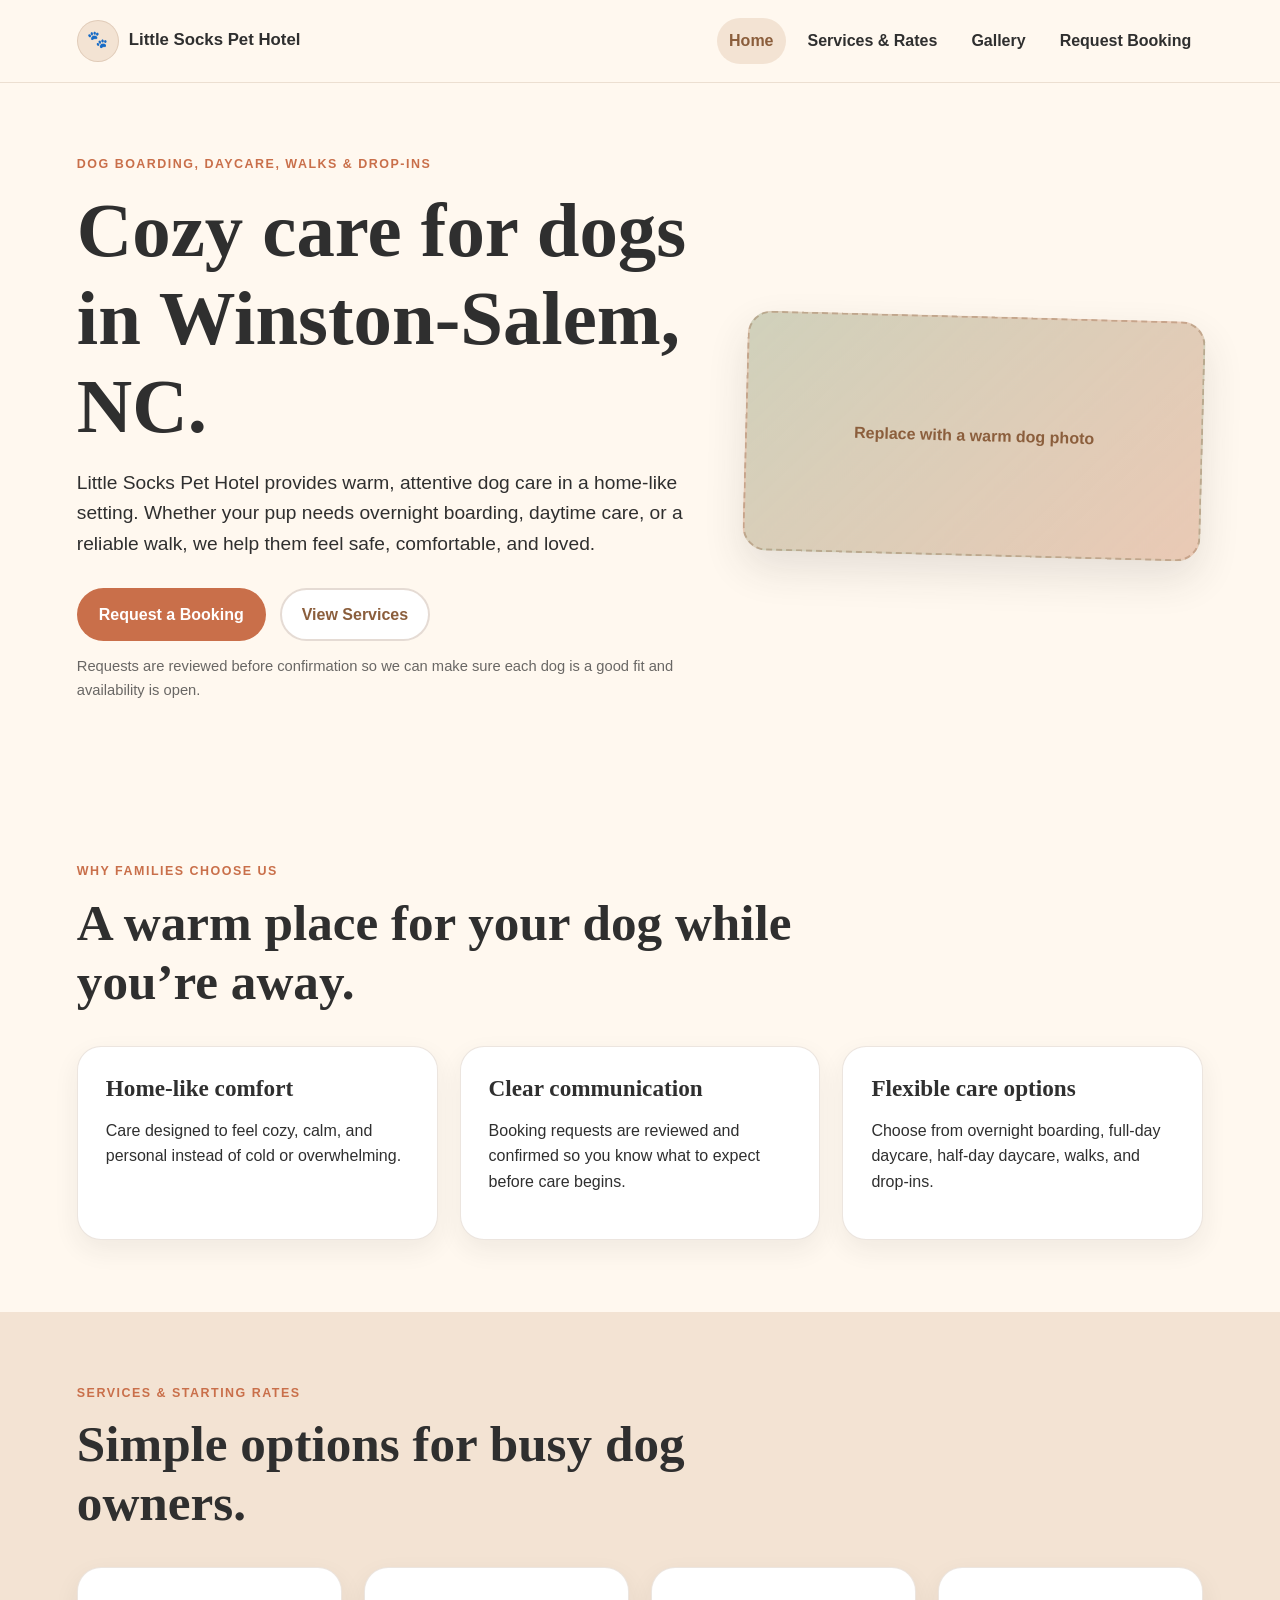
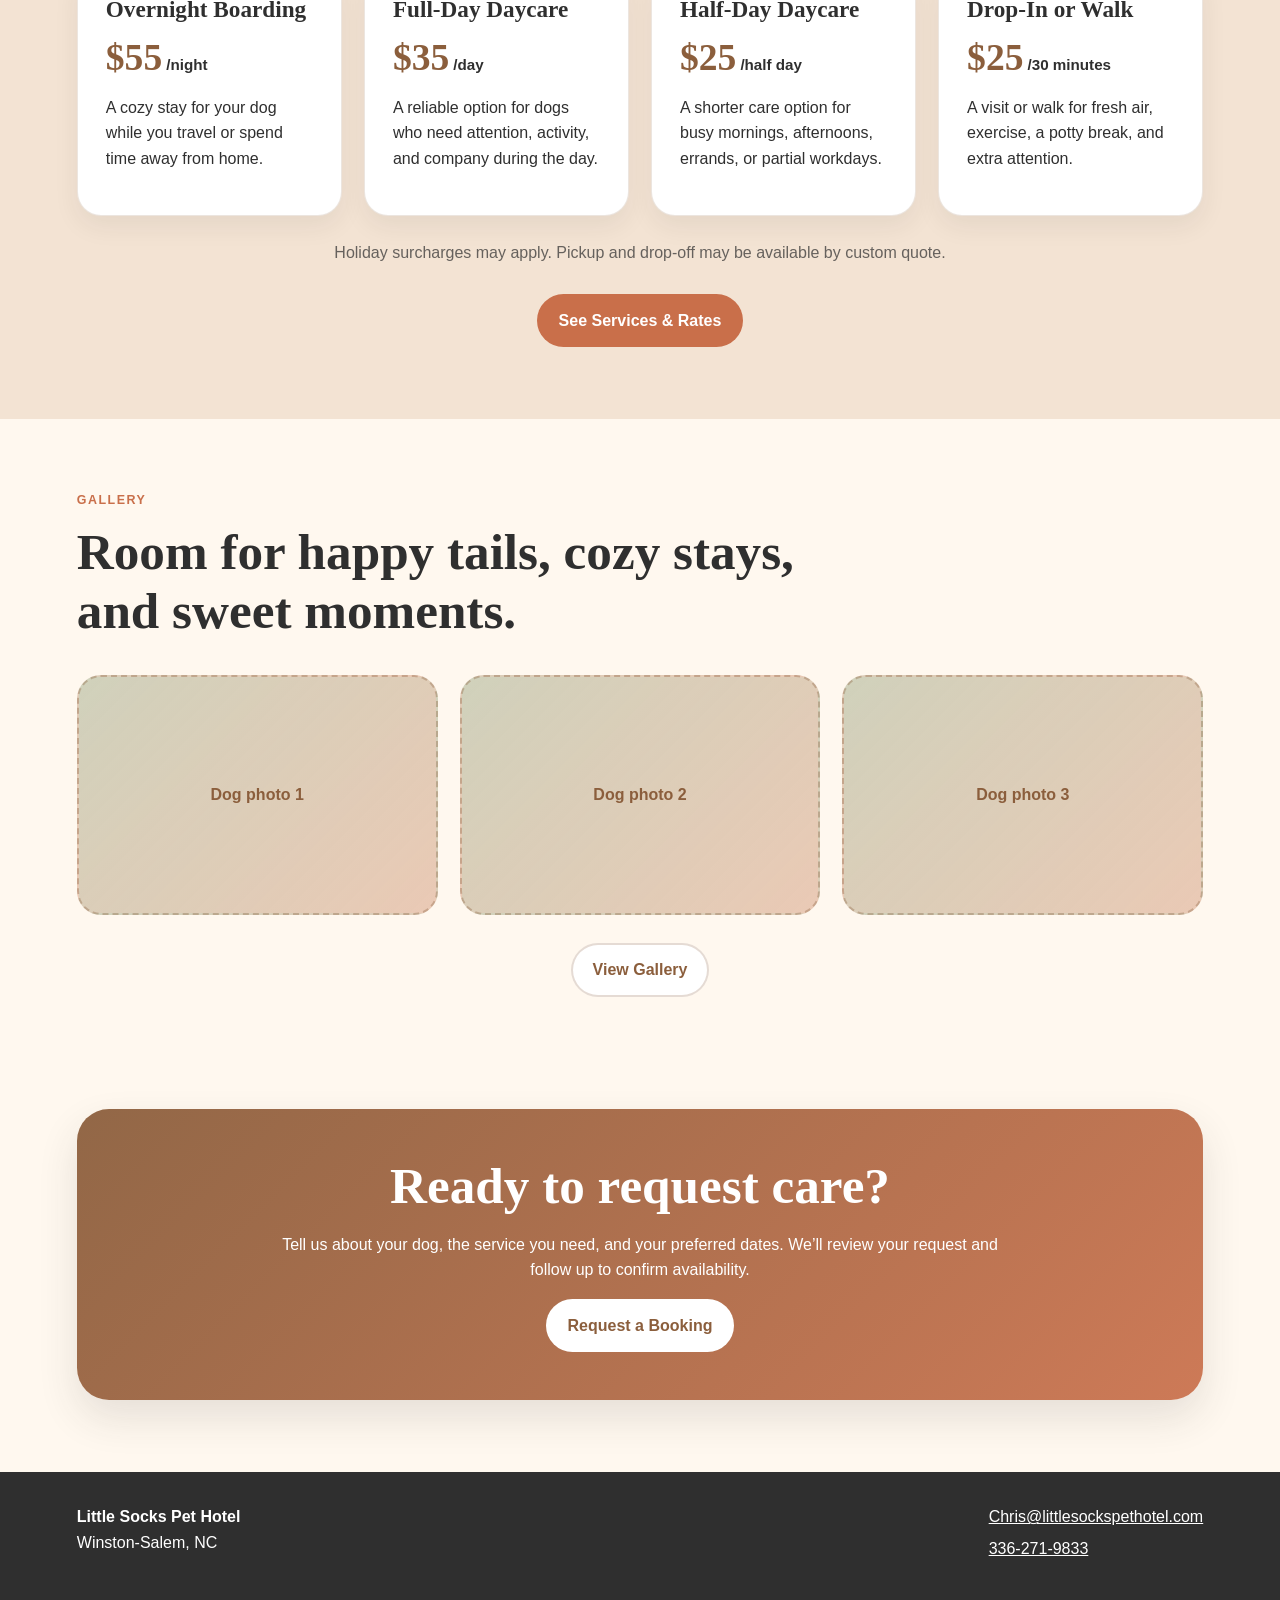
==== index.html @ d2d522e7 "Add files via upload" ====
<!DOCTYPE html>
<html lang="en">
<head>
  <!-- Basic page settings -->
  <meta charset="UTF-8" />
  <meta name="viewport" content="width=device-width, initial-scale=1.0" />

  <!-- SEO: this title and description help search engines understand your homepage -->
  <title>Little Socks Pet Hotel | Dog Boarding & Daycare in Winston-Salem, NC</title>
  <meta name="description" content="Warm, reliable dog boarding, daycare, walks, and drop-ins in Winston-Salem, NC. Request care for your dog today." />

  <!-- This connects the HTML page to your CSS design file -->
  <link rel="stylesheet" href="styles.css" />
</head>
<body>
  <!-- Header: appears at the top of the website -->
  <header class="site-header">
    <a class="logo" href="index.html" aria-label="Little Socks Pet Hotel home">
      <span class="logo-mark">🐾</span>
      <span>Little Socks Pet Hotel</span>
    </a>

    <!-- Navigation: links to the main pages -->
    <nav class="nav" aria-label="Main navigation">
      <a href="index.html" class="active">Home</a>
      <a href="services.html">Services & Rates</a>
      <a href="gallery.html">Gallery</a>
      <a href="booking.html">Request Booking</a>
    </nav>
  </header>

  <main>
    <!-- Hero section: the first thing visitors see -->
    <section class="hero">
      <div class="hero-text">
        <p class="eyebrow">Dog boarding, daycare, walks & drop-ins</p>
        <h1>Cozy care for dogs in Winston-Salem, NC.</h1>
        <p class="hero-copy">
          Little Socks Pet Hotel provides warm, attentive dog care in a home-like setting.
          Whether your pup needs overnight boarding, daytime care, or a reliable walk, we help them feel safe, comfortable, and loved.
        </p>

        <div class="button-row">
          <a class="button primary booking-link" href="https://forms.gle/REPLACE_WITH_YOUR_GOOGLE_FORM_LINK" target="_blank" rel="noopener">Request a Booking</a>
          <a class="button secondary" href="services.html">View Services</a>
        </div>

        <p class="small-note">Requests are reviewed before confirmation so we can make sure each dog is a good fit and availability is open.</p>
      </div>

      <!-- Photo placeholder: replace later with a real photo -->
      <div class="hero-card photo-placeholder">
        <span>Replace with a warm dog photo</span>
      </div>
    </section>

    <!-- Trust section: quick reasons visitors should feel comfortable -->
    <section class="section">
      <div class="section-heading">
        <p class="eyebrow">Why families choose us</p>
        <h2>A warm place for your dog while you’re away.</h2>
      </div>

      <div class="cards three">
        <article class="card">
          <h3>Home-like comfort</h3>
          <p>Care designed to feel cozy, calm, and personal instead of cold or overwhelming.</p>
        </article>

        <article class="card">
          <h3>Clear communication</h3>
          <p>Booking requests are reviewed and confirmed so you know what to expect before care begins.</p>
        </article>

        <article class="card">
          <h3>Flexible care options</h3>
          <p>Choose from overnight boarding, full-day daycare, half-day daycare, walks, and drop-ins.</p>
        </article>
      </div>
    </section>

    <!-- Services preview section -->
    <section class="section soft">
      <div class="section-heading">
        <p class="eyebrow">Services & starting rates</p>
        <h2>Simple options for busy dog owners.</h2>
      </div>

      <div class="rate-grid">
        <article class="rate-card">
          <h3>Overnight Boarding</h3>
          <p class="price">$55<span>/night</span></p>
          <p>A cozy stay for your dog while you travel or spend time away from home.</p>
        </article>

        <article class="rate-card">
          <h3>Full-Day Daycare</h3>
          <p class="price">$35<span>/day</span></p>
          <p>A reliable option for dogs who need attention, activity, and company during the day.</p>
        </article>

        <article class="rate-card">
          <h3>Half-Day Daycare</h3>
          <p class="price">$25<span>/half day</span></p>
          <p>A shorter care option for busy mornings, afternoons, errands, or partial workdays.</p>
        </article>

        <article class="rate-card">
          <h3>Drop-In or Walk</h3>
          <p class="price">$25<span>/30 minutes</span></p>
          <p>A visit or walk for fresh air, exercise, a potty break, and extra attention.</p>
        </article>
      </div>

      <p class="center-note">Holiday surcharges may apply. Pickup and drop-off may be available by custom quote.</p>

      <div class="center">
        <a class="button primary" href="services.html">See Services & Rates</a>
      </div>
    </section>

    <!-- Photo preview section -->
    <section class="section">
      <div class="section-heading">
        <p class="eyebrow">Gallery</p>
        <h2>Room for happy tails, cozy stays, and sweet moments.</h2>
      </div>

      <div class="gallery-grid preview">
        <div class="photo-placeholder"><span>Dog photo 1</span></div>
        <div class="photo-placeholder"><span>Dog photo 2</span></div>
        <div class="photo-placeholder"><span>Dog photo 3</span></div>
      </div>

      <div class="center">
        <a class="button secondary" href="gallery.html">View Gallery</a>
      </div>
    </section>

    <!-- Main call to action -->
    <section class="cta">
      <h2>Ready to request care?</h2>
      <p>Tell us about your dog, the service you need, and your preferred dates. We’ll review your request and follow up to confirm availability.</p>
      <a class="button primary booking-link" href="https://forms.gle/REPLACE_WITH_YOUR_GOOGLE_FORM_LINK" target="_blank" rel="noopener">Request a Booking</a>
    </section>
  </main>

  <!-- Footer: appears at the bottom of the website -->
  <footer class="site-footer">
    <div>
      <strong>Little Socks Pet Hotel</strong>
      <p>Winston-Salem, NC</p>
    </div>
    <div>
      <a href="mailto:Chris@littlesockspethotel.com">Chris@littlesockspethotel.com</a>
      <a href="tel:3362719833">336-271-9833</a>
    </div>
  </footer>

  <!-- This connects the HTML page to your small JavaScript file -->
  <script src="script.js"></script>
</body>
</html>
---- styles.css ----
/*
  Little Socks Pet Hotel
  Main design file

  This CSS controls colors, spacing, layout, buttons, cards, and mobile responsiveness.
  You can change the colors in :root to update the whole website.
*/

:root {
  --cream: #FFF8EF;
  --soft-brown: #8B5E3C;
  --sage: #8FAF8F;
  --terracotta: #C96F4A;
  --charcoal: #2F2F2F;
  --light-tan: #F3E3D3;
  --white: #FFFFFF;
  --shadow: 0 18px 40px rgba(47, 47, 47, 0.12);
  --radius: 24px;
}

/* Makes sizing more predictable */
* {
  box-sizing: border-box;
}

/* Smooth scrolling when clicking page links */
html {
  scroll-behavior: smooth;
}

/* Main body styles */
body {
  margin: 0;
  font-family: Arial, Helvetica, sans-serif;
  color: var(--charcoal);
  background: var(--cream);
  line-height: 1.6;
}

/* Headings use a warmer, more classic type style */
h1,
h2,
h3 {
  font-family: Georgia, "Times New Roman", serif;
  line-height: 1.15;
  margin: 0 0 16px;
  color: var(--charcoal);
}

h1 {
  font-size: clamp(2.4rem, 6vw, 5rem);
  max-width: 900px;
}

h2 {
  font-size: clamp(2rem, 4vw, 3.2rem);
}

h3 {
  font-size: 1.45rem;
}

p {
  margin: 0 0 16px;
}

a {
  color: var(--soft-brown);
}

/* Header and navigation */
.site-header {
  position: sticky;
  top: 0;
  z-index: 10;
  background: rgba(255, 248, 239, 0.96);
  backdrop-filter: blur(10px);
  border-bottom: 1px solid rgba(139, 94, 60, 0.16);
  display: flex;
  align-items: center;
  justify-content: space-between;
  gap: 24px;
  padding: 18px 6vw;
}

.logo {
  display: inline-flex;
  align-items: center;
  gap: 10px;
  color: var(--charcoal);
  text-decoration: none;
  font-weight: 800;
  font-size: 1.05rem;
}

.logo-mark {
  background: var(--light-tan);
  border: 1px solid rgba(139, 94, 60, 0.18);
  border-radius: 999px;
  display: inline-grid;
  place-items: center;
  width: 42px;
  height: 42px;
}

.nav {
  display: flex;
  align-items: center;
  gap: 10px;
  flex-wrap: wrap;
  justify-content: flex-end;
}

.nav a {
  text-decoration: none;
  color: var(--charcoal);
  font-weight: 700;
  padding: 10px 12px;
  border-radius: 999px;
}

.nav a:hover,
.nav a.active {
  background: var(--light-tan);
  color: var(--soft-brown);
}

/* Hero sections */
.hero {
  display: grid;
  grid-template-columns: minmax(0, 1.15fr) minmax(280px, 0.85fr);
  align-items: center;
  gap: 48px;
  padding: 72px 6vw;
  min-height: 72vh;
}

.hero-copy {
  font-size: 1.2rem;
  max-width: 720px;
}

.hero-card {
  min-height: 460px;
  box-shadow: var(--shadow);
  transform: rotate(1.5deg);
}

.page-hero {
  padding: 72px 6vw 48px;
  background:
    radial-gradient(circle at top right, rgba(143, 175, 143, 0.24), transparent 34%),
    var(--cream);
}

.page-hero p {
  max-width: 760px;
  font-size: 1.15rem;
}

/* Reusable sections */
.section {
  padding: 72px 6vw;
}

.section.soft {
  background: var(--light-tan);
}

.section-heading {
  max-width: 780px;
  margin-bottom: 34px;
}

.eyebrow {
  color: var(--terracotta);
  text-transform: uppercase;
  letter-spacing: 0.12em;
  font-size: 0.78rem;
  font-weight: 800;
  margin-bottom: 12px;
}

/* Buttons */
.button-row {
  display: flex;
  gap: 14px;
  flex-wrap: wrap;
  margin: 28px 0 14px;
}

.button {
  display: inline-flex;
  align-items: center;
  justify-content: center;
  min-height: 48px;
  padding: 12px 20px;
  border-radius: 999px;
  text-decoration: none;
  font-weight: 800;
  border: 2px solid transparent;
  transition: transform 0.2s ease, box-shadow 0.2s ease;
}

.button:hover {
  transform: translateY(-2px);
  box-shadow: 0 10px 22px rgba(47, 47, 47, 0.14);
}

.button.primary {
  background: var(--terracotta);
  color: var(--white);
}

.button.secondary {
  background: var(--white);
  color: var(--soft-brown);
  border-color: rgba(139, 94, 60, 0.22);
}

.button.large {
  width: 100%;
  margin-top: 12px;
}

.text-link {
  font-weight: 800;
}

/* Cards and grids */
.cards,
.rate-grid,
.gallery-grid {
  display: grid;
  gap: 22px;
}

.cards.three {
  grid-template-columns: repeat(3, minmax(0, 1fr));
}

.rate-grid {
  grid-template-columns: repeat(4, minmax(0, 1fr));
}

.card,
.rate-card,
.content-box,
.contact-card {
  background: var(--white);
  border: 1px solid rgba(139, 94, 60, 0.16);
  border-radius: var(--radius);
  padding: 28px;
  box-shadow: 0 10px 26px rgba(47, 47, 47, 0.07);
}

.rate-card {
  display: flex;
  flex-direction: column;
}

.rate-card.detailed {
  min-height: 330px;
}

.price {
  color: var(--soft-brown);
  font-family: Georgia, "Times New Roman", serif;
  font-size: 2.35rem;
  line-height: 1;
  font-weight: 800;
  margin-bottom: 18px;
}

.price span {
  font-family: Arial, Helvetica, sans-serif;
  font-size: 0.95rem;
  margin-left: 4px;
  color: var(--charcoal);
  font-weight: 700;
}

.center {
  text-align: center;
  margin-top: 28px;
}

.center-note,
.small-note {
  color: rgba(47, 47, 47, 0.72);
}

.center-note {
  text-align: center;
  margin-top: 24px;
}

.small-note {
  font-size: 0.92rem;
}

/* Gallery placeholders */
.gallery-grid.preview {
  grid-template-columns: repeat(3, minmax(0, 1fr));
}

.gallery-grid.large {
  grid-template-columns: repeat(3, minmax(0, 1fr));
}

.photo-placeholder {
  min-height: 240px;
  border-radius: var(--radius);
  background:
    linear-gradient(135deg, rgba(143, 175, 143, 0.35), rgba(201, 111, 74, 0.22)),
    var(--light-tan);
  border: 2px dashed rgba(139, 94, 60, 0.35);
  display: grid;
  place-items: center;
  text-align: center;
  color: var(--soft-brown);
  font-weight: 800;
  padding: 24px;
}

/* If you later use real images, this class helps them look polished */
.gallery-grid img {
  width: 100%;
  height: 280px;
  object-fit: cover;
  border-radius: var(--radius);
  box-shadow: var(--shadow);
}

/* Pickup/drop-off formula */
.formula-box {
  margin-top: 22px;
  padding: 20px;
  border-radius: 18px;
  background: var(--cream);
  border: 1px solid rgba(139, 94, 60, 0.18);
}

/* Booking page layout */
.booking-layout {
  display: grid;
  grid-template-columns: minmax(0, 1.4fr) minmax(280px, 0.6fr);
  gap: 24px;
  align-items: start;
}

.contact-card a {
  word-break: break-word;
}

/* Call-to-action block */
.cta {
  margin: 40px 6vw 72px;
  padding: 48px;
  border-radius: 32px;
  background:
    linear-gradient(135deg, rgba(139, 94, 60, 0.94), rgba(201, 111, 74, 0.92));
  color: var(--white);
  text-align: center;
  box-shadow: var(--shadow);
}

.cta h2 {
  color: var(--white);
}

.cta p {
  max-width: 720px;
  margin-left: auto;
  margin-right: auto;
}

.cta .button.primary {
  background: var(--white);
  color: var(--soft-brown);
}

/* Footer */
.site-footer {
  display: flex;
  justify-content: space-between;
  gap: 24px;
  padding: 32px 6vw;
  background: var(--charcoal);
  color: var(--white);
}

.site-footer p {
  margin-bottom: 0;
}

.site-footer a {
  color: var(--white);
  display: block;
  margin-bottom: 6px;
}

/* Mobile layout */
@media (max-width: 980px) {
  .site-header {
    align-items: flex-start;
    flex-direction: column;
  }

  .nav {
    justify-content: flex-start;
  }

  .hero,
  .booking-layout {
    grid-template-columns: 1fr;
  }

  .hero-card {
    min-height: 320px;
    transform: none;
  }

  .cards.three,
  .rate-grid,
  .gallery-grid.preview,
  .gallery-grid.large {
    grid-template-columns: repeat(2, minmax(0, 1fr));
  }
}

@media (max-width: 640px) {
  .site-header,
  .section,
  .hero,
  .page-hero {
    padding-left: 22px;
    padding-right: 22px;
  }

  .nav a {
    padding: 8px 10px;
    font-size: 0.95rem;
  }

  .cards.three,
  .rate-grid,
  .gallery-grid.preview,
  .gallery-grid.large {
    grid-template-columns: 1fr;
  }

  .cta {
    margin-left: 22px;
    margin-right: 22px;
    padding: 34px 22px;
  }

  .site-footer {
    flex-direction: column;
    padding-left: 22px;
    padding-right: 22px;
  }
}
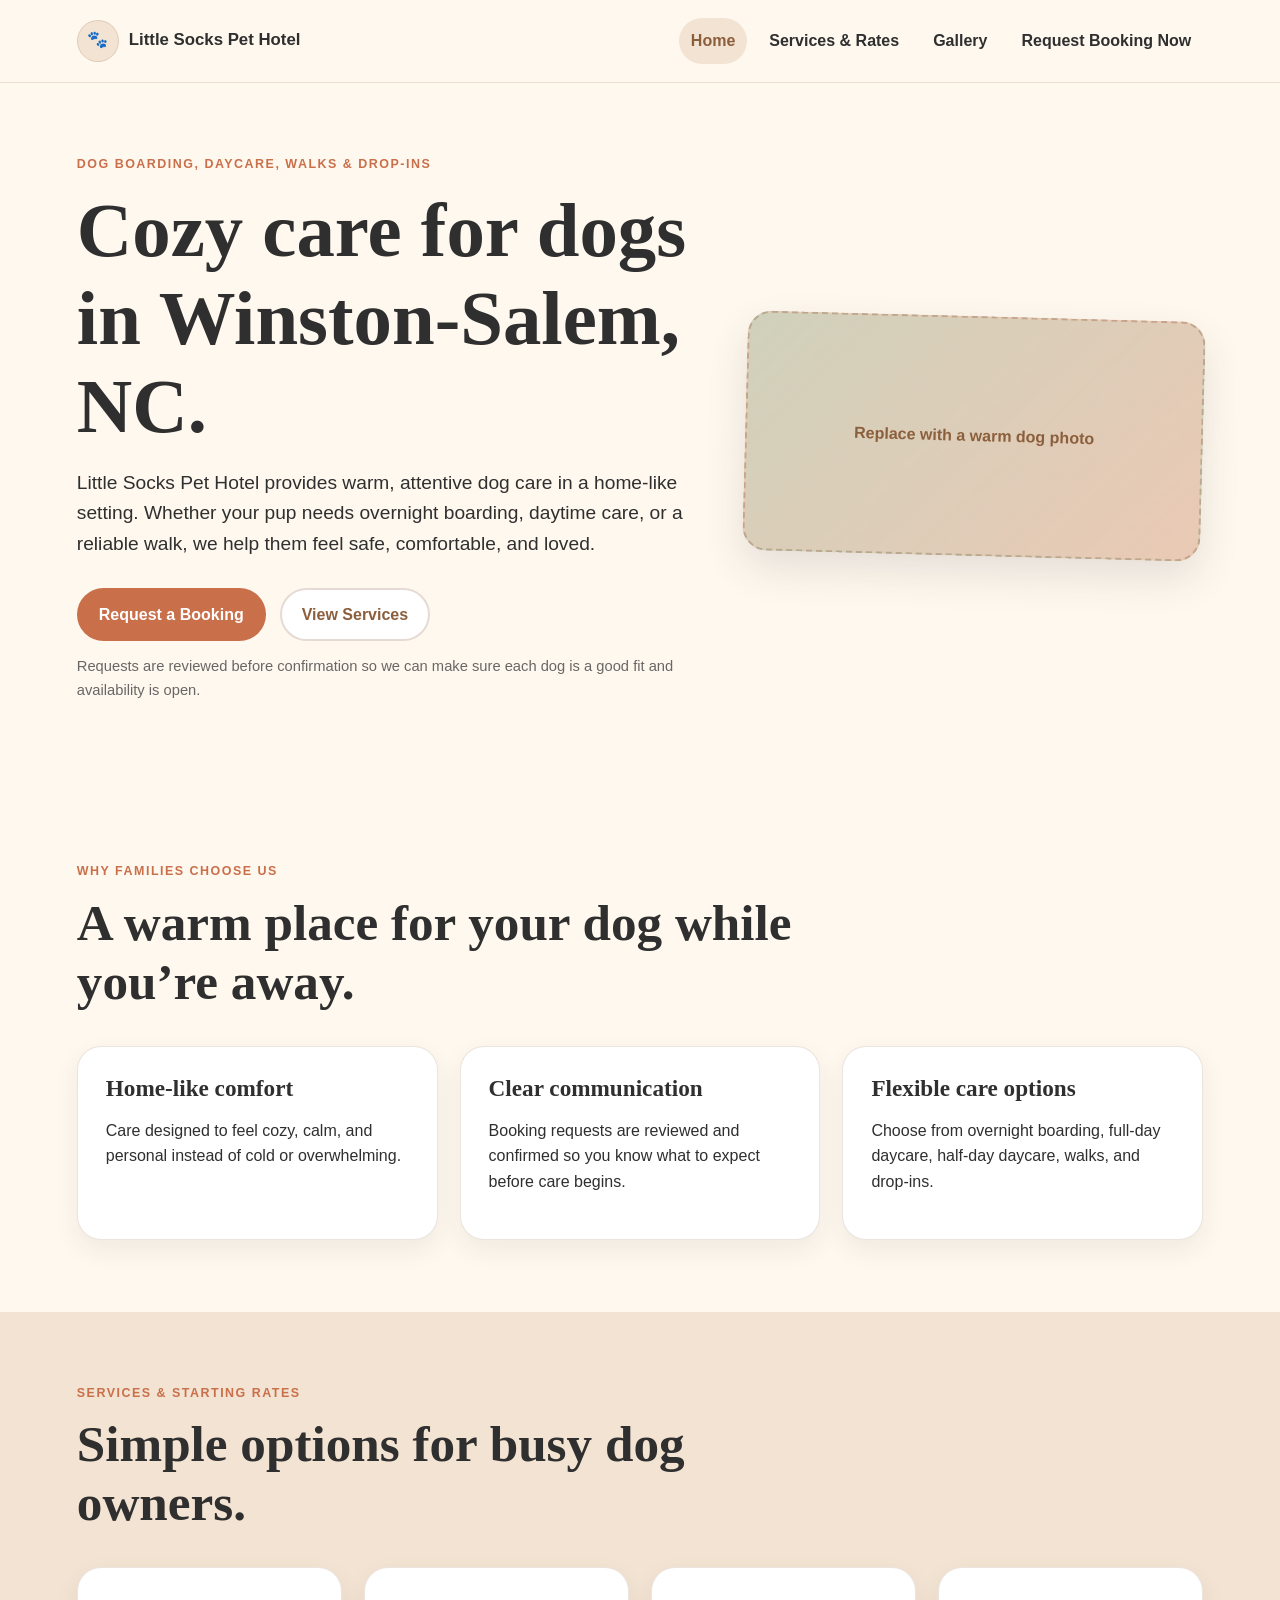
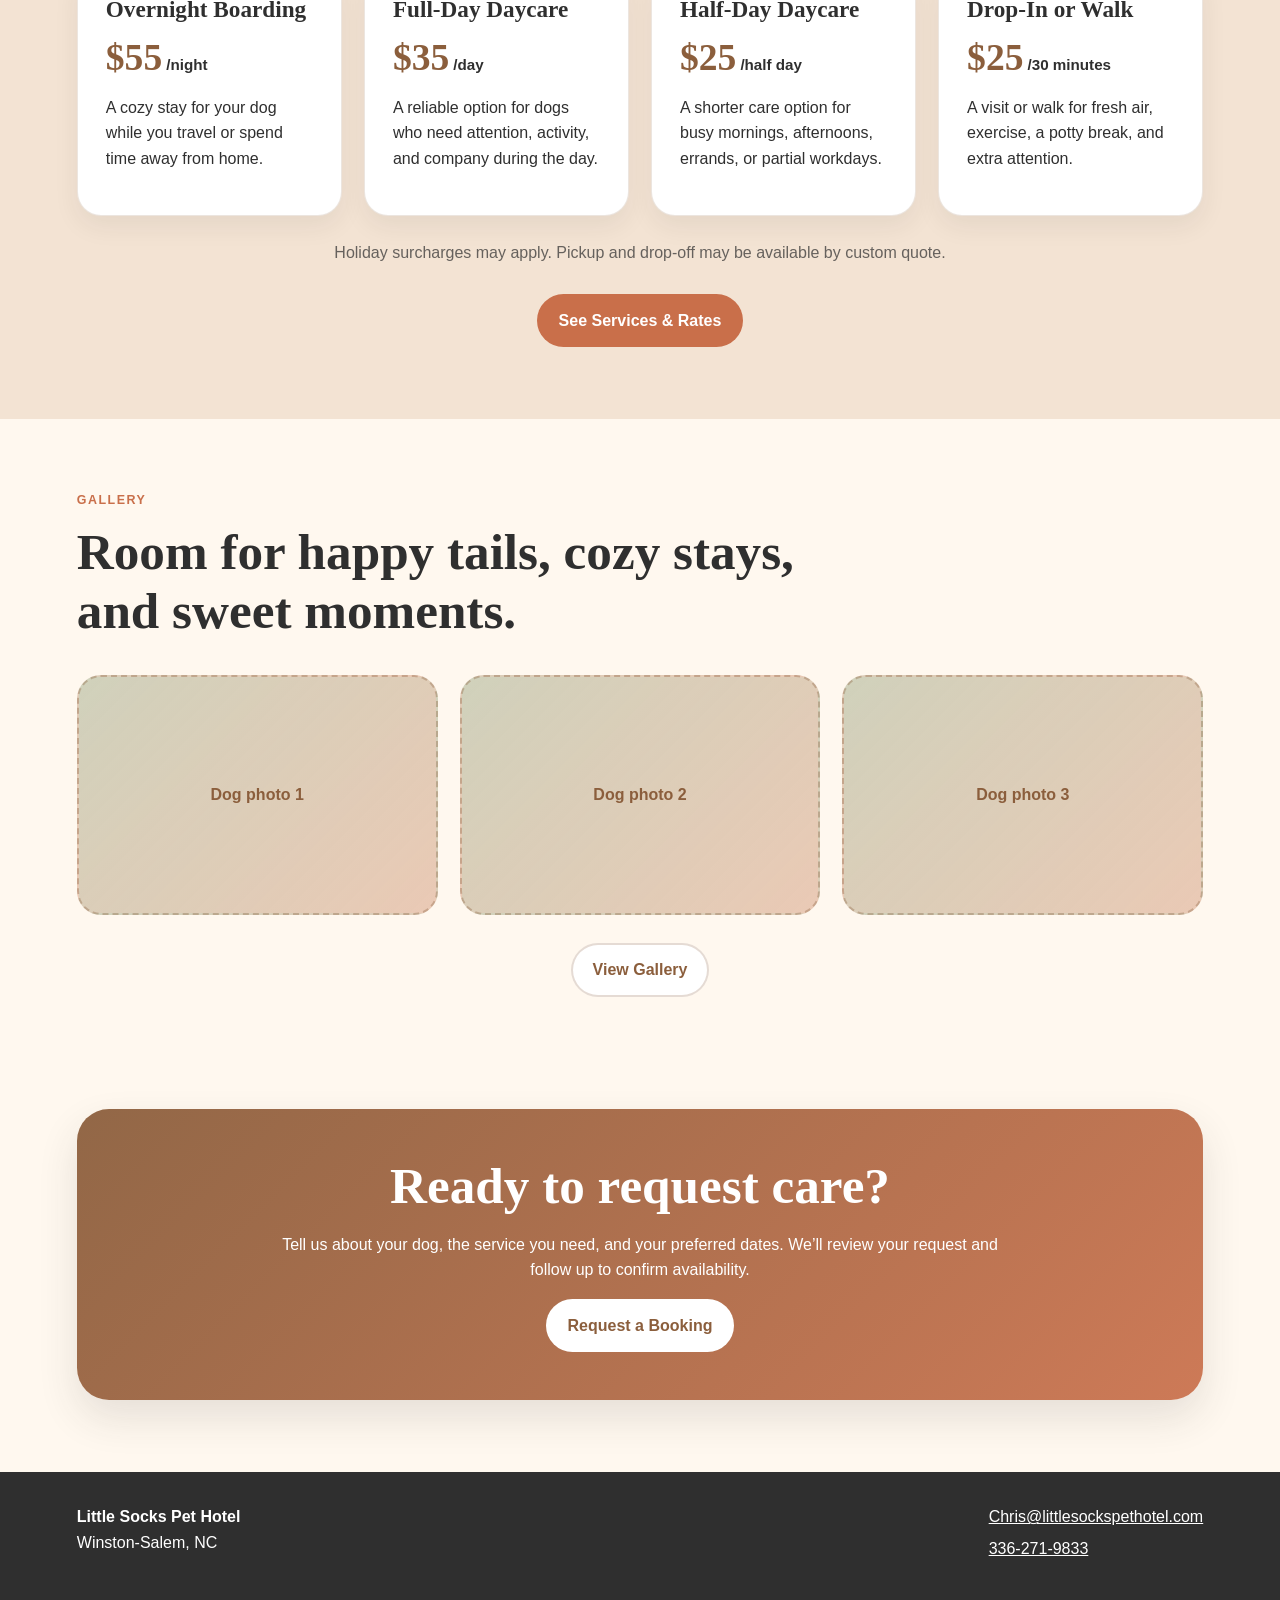
==== commit 204ef6c0: "Update index.html" ====
--- a/index.html
+++ b/index.html
@@ -25,8 +25,7 @@
       <a href="index.html" class="active">Home</a>
       <a href="services.html">Services & Rates</a>
       <a href="gallery.html">Gallery</a>
-      <a href="booking.html">Request Booking</a>
-    </nav>
+<a class="nav-cta booking-link" href="https://docs.google.com/forms/d/e/1FAIpQLSftZxTAw-UsZBtrj0l02xMFpnldY8SociJpV_ycvSw5lvjqvQ/viewform" target="_blank" rel="noopener">Request Booking Now</a>    </nav>
   </header>
 
   <main>
@@ -41,7 +40,7 @@
         </p>
 
         <div class="button-row">
-          <a class="button primary booking-link" href="https://forms.gle/REPLACE_WITH_YOUR_GOOGLE_FORM_LINK" target="_blank" rel="noopener">Request a Booking</a>
+          <a class="button primary booking-link" href="https://docs.google.com/forms/d/e/1FAIpQLSftZxTAw-UsZBtrj0l02xMFpnldY8SociJpV_ycvSw5lvjqvQ/viewform" target="_blank" rel="noopener">Request a Booking</a>
           <a class="button secondary" href="services.html">View Services</a>
         </div>
 
@@ -141,7 +140,7 @@
     <section class="cta">
       <h2>Ready to request care?</h2>
       <p>Tell us about your dog, the service you need, and your preferred dates. We’ll review your request and follow up to confirm availability.</p>
-      <a class="button primary booking-link" href="https://forms.gle/REPLACE_WITH_YOUR_GOOGLE_FORM_LINK" target="_blank" rel="noopener">Request a Booking</a>
+      <a class="button primary booking-link" href="https://docs.google.com/forms/d/e/1FAIpQLSftZxTAw-UsZBtrj0l02xMFpnldY8SociJpV_ycvSw5lvjqvQ/viewform" target="_blank" rel="noopener">Request a Booking</a>
     </section>
   </main>
 
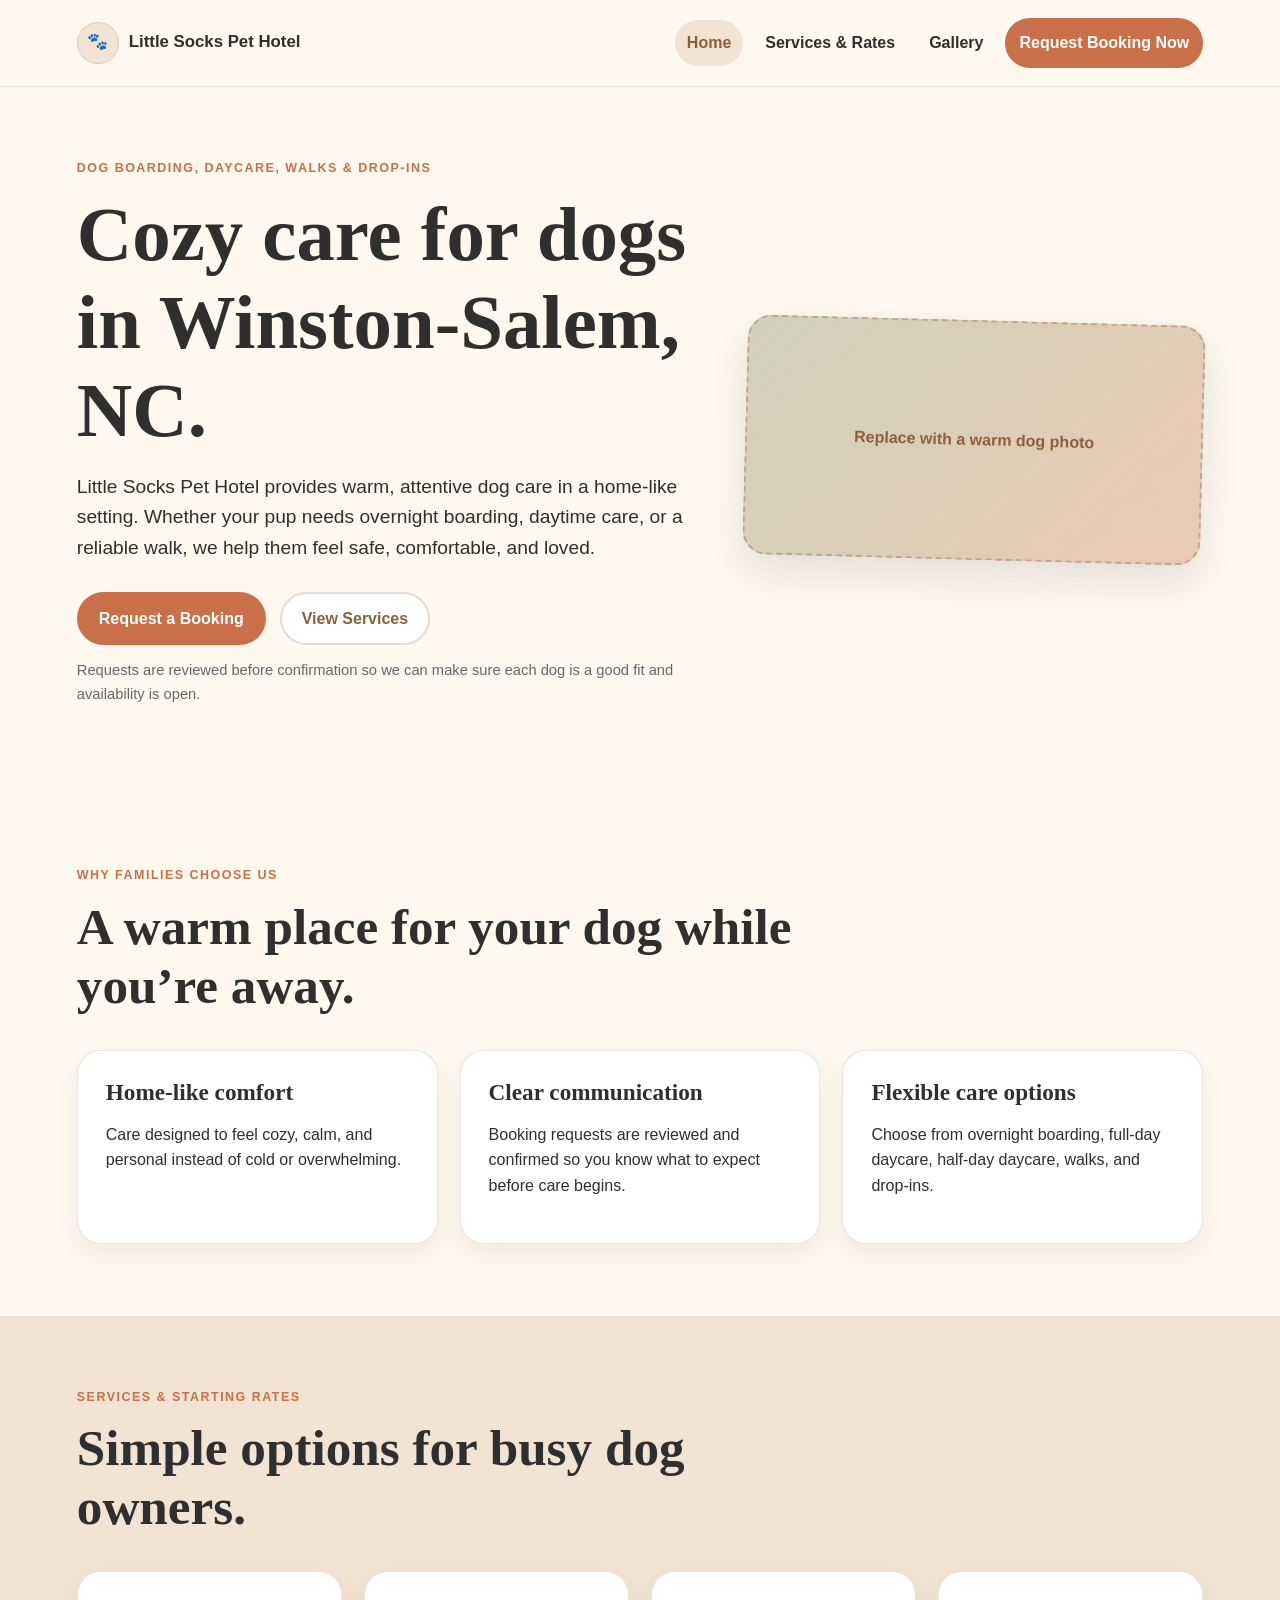
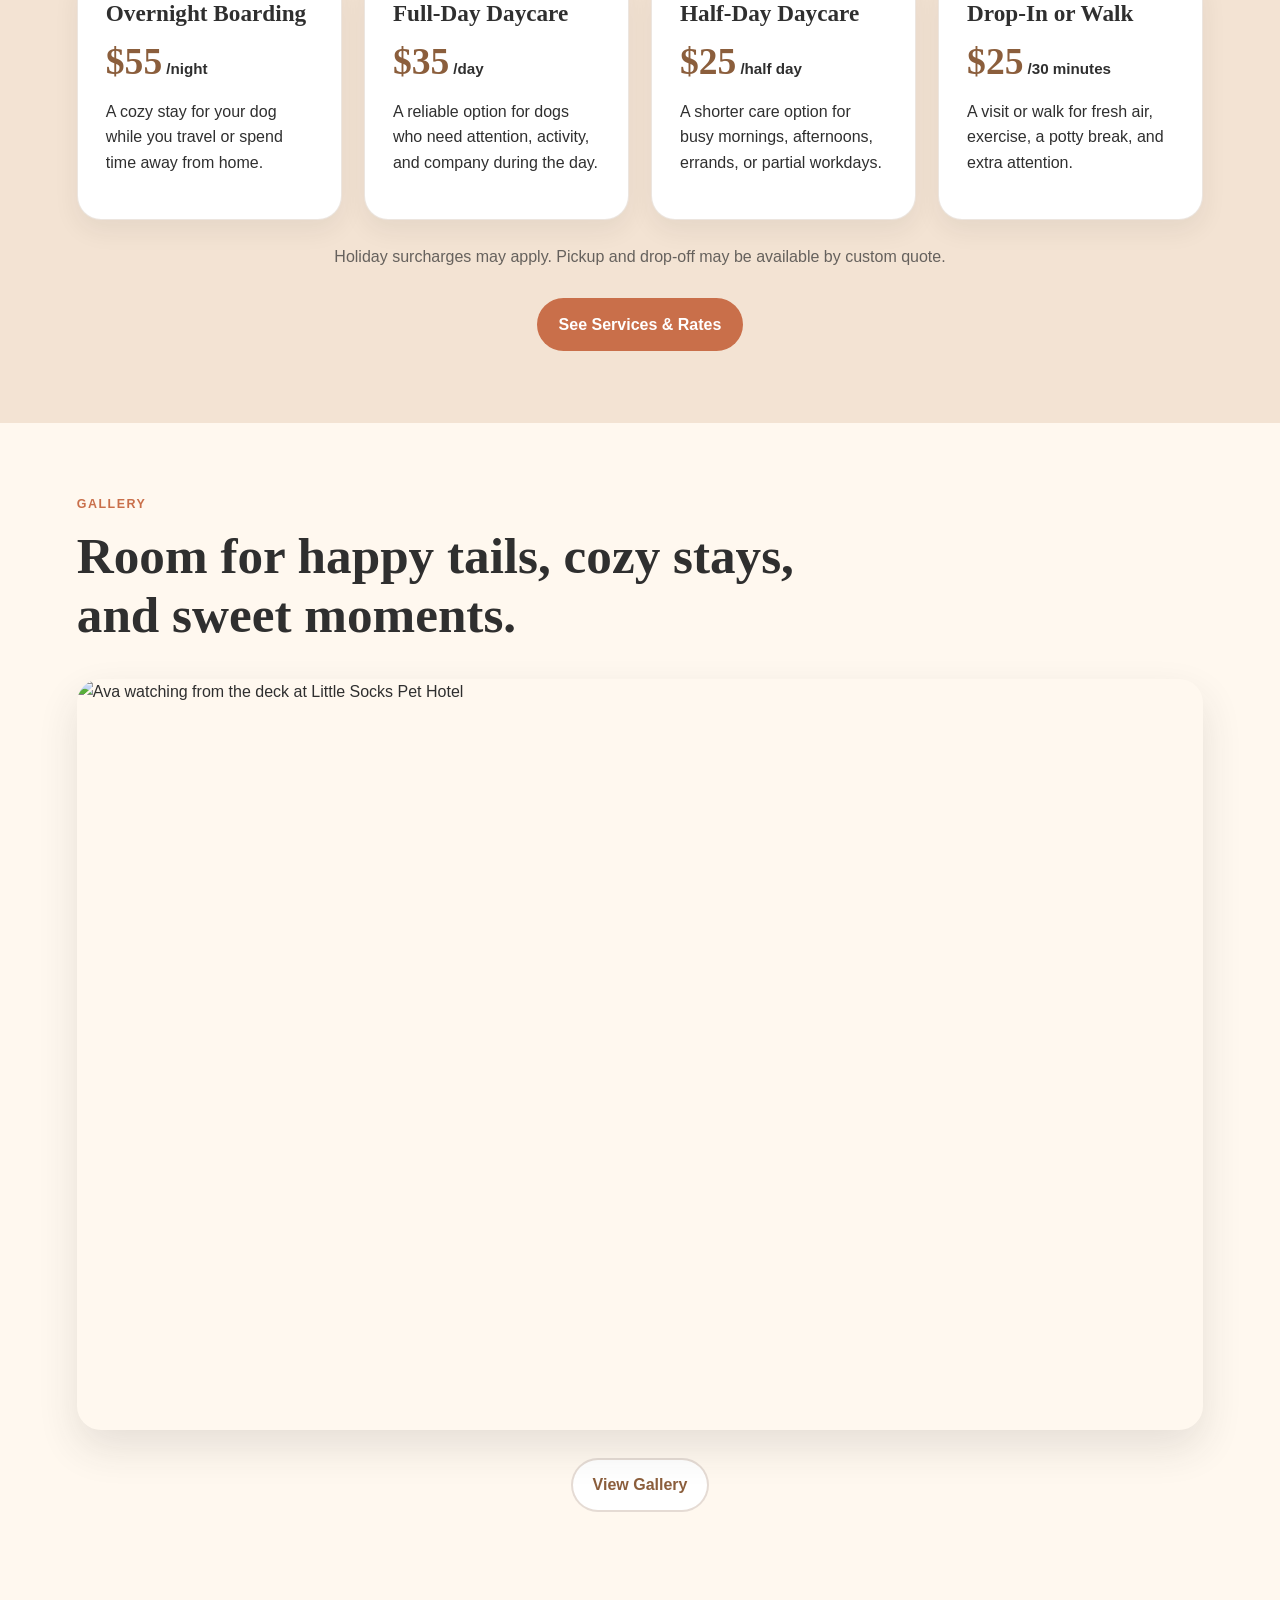
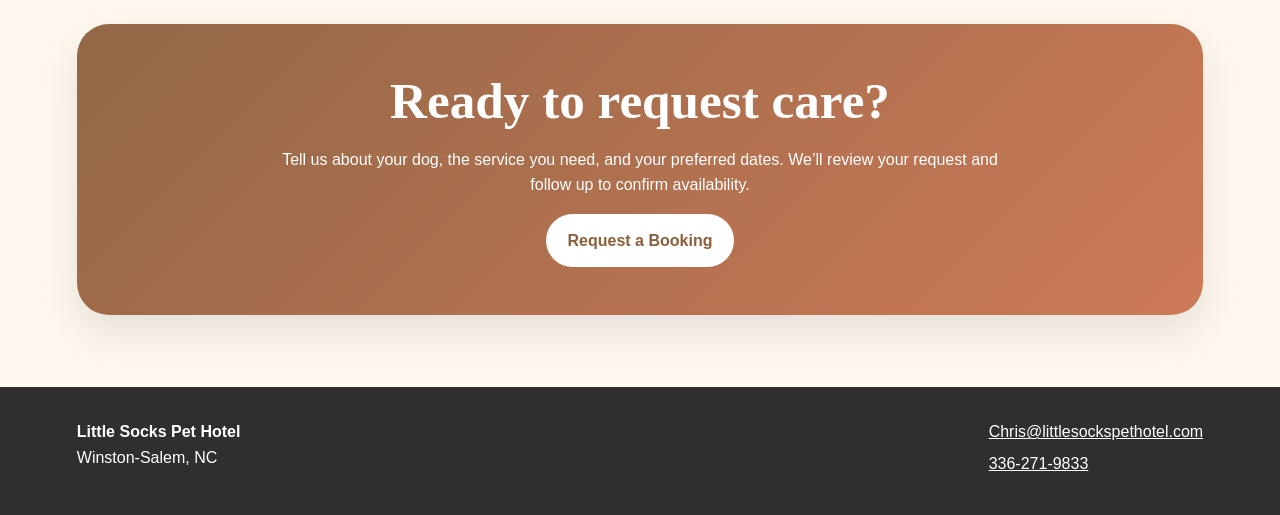
==== commit a3f3aeab: "Add slideshow carousel to homepage gallery section - Added 18 rotating dog photos to homepage galler" ====
--- a/index.html
+++ b/index.html
@@ -125,10 +125,27 @@
         <h2>Room for happy tails, cozy stays, and sweet moments.</h2>
       </div>
 
-      <div class="gallery-grid preview">
-        <div class="photo-placeholder"><span>Dog photo 1</span></div>
-        <div class="photo-placeholder"><span>Dog photo 2</span></div>
-        <div class="photo-placeholder"><span>Dog photo 3</span></div>
+      <div class="slideshow-container">
+        <div class="slideshow">
+          <img src="images/ava-watching.jpg" alt="Ava watching from the deck at Little Socks Pet Hotel" class="slide fade" />
+          <img src="images/oni-backseat.jpg" alt="Baby Oni in the backseat at Little Socks Pet Hotel" class="slide fade" />
+          <img src="images/oni-eating.jpg" alt="Baby Oni eating at Little Socks Pet Hotel" class="slide fade" />
+          <img src="images/blu-walk.jpg" alt="Blu the Pittie on a walk at Little Socks Pet Hotel" class="slide fade" />
+          <img src="images/buddy-highfive.jpg" alt="Buddy giving a high five at Little Socks Pet Hotel" class="slide fade" />
+          <img src="images/duke-prowling.jpg" alt="Duke prowling at Little Socks Pet Hotel" class="slide fade" />
+          <img src="images/kobe-dancing.jpg" alt="Kobe dancing at Little Socks Pet Hotel" class="slide fade" />
+          <img src="images/little-socks-puppies.jpg" alt="Little Socks and all her puppies at Little Socks Pet Hotel" class="slide fade" />
+          <img src="images/moxie-tree.jpg" alt="Moxie by the tree at Little Socks Pet Hotel" class="slide fade" />
+          <img src="images/nahla-backyard.jpg" alt="Nahla in the backyard at Little Socks Pet Hotel" class="slide fade" />
+          <img src="images/odessa-smiling.jpg" alt="Odessa puppy smiling at Little Socks Pet Hotel" class="slide fade" />
+          <img src="images/odessa-snow.jpg" alt="Odessa enjoying the snow at Little Socks Pet Hotel" class="slide fade" />
+          <img src="images/oni-posing.jpg" alt="Oni posing in the backyard at Little Socks Pet Hotel" class="slide fade" />
+          <img src="images/onyx-odessa-tug.jpg" alt="Onyx and Odessa as babies playing tug at Little Socks Pet Hotel" class="slide fade" />
+          <img src="images/pinkie-couch.jpg" alt="Pinkie the couch potato at Little Socks Pet Hotel" class="slide fade" />
+          <img src="images/zeus-frontyard.jpg" alt="Zeus in the front yard at Little Socks Pet Hotel" class="slide fade" />
+          <img src="images/zeus-playing.jpg" alt="Zeus playing with a toy at Little Socks Pet Hotel" class="slide fade" />
+          <img src="images/zeus-smiling.jpg" alt="Zeus smiling at Little Socks Pet Hotel" class="slide fade" />
+        </div>
       </div>
 
       <div class="center">
--- a/styles.css
+++ b/styles.css
@@ -125,6 +125,17 @@
   color: var(--soft-brown);
 }
 
+.nav a.nav-cta {
+  background: var(--terracotta);
+  color: var(--white);
+  border: 2px solid var(--terracotta);
+}
+
+.nav a.nav-cta:hover {
+  background: var(--soft-brown);
+  color: var(--white);
+  border-color: var(--soft-brown);
+}
 /* Hero sections */
 .hero {
   display: grid;
@@ -332,6 +343,50 @@
   box-shadow: var(--shadow);
 }
 
+/* Slideshow styles */
+.slideshow-container {
+  width: 100%;
+  position: relative;
+  margin-bottom: 24px;
+}
+
+.slideshow {
+  position: relative;
+  width: 100%;
+  padding-bottom: 66.67%;
+  overflow: hidden;
+  border-radius: var(--radius);
+  box-shadow: var(--shadow);
+}
+
+.slide {
+  position: absolute;
+  top: 0;
+  left: 0;
+  width: 100%;
+  height: 100%;
+  object-fit: cover;
+  opacity: 0;
+  transition: opacity 1s ease-in-out;
+}
+
+.slide.active {
+  opacity: 1;
+}
+
+.fade {
+  animation: fade 1s ease-in-out;
+}
+
+@keyframes fade {
+  from {
+    opacity: 0;
+  }
+  to {
+    opacity: 1;
+  }
+}
+
 /* Pickup/drop-off formula */
 .formula-box {
   margin-top: 22px;
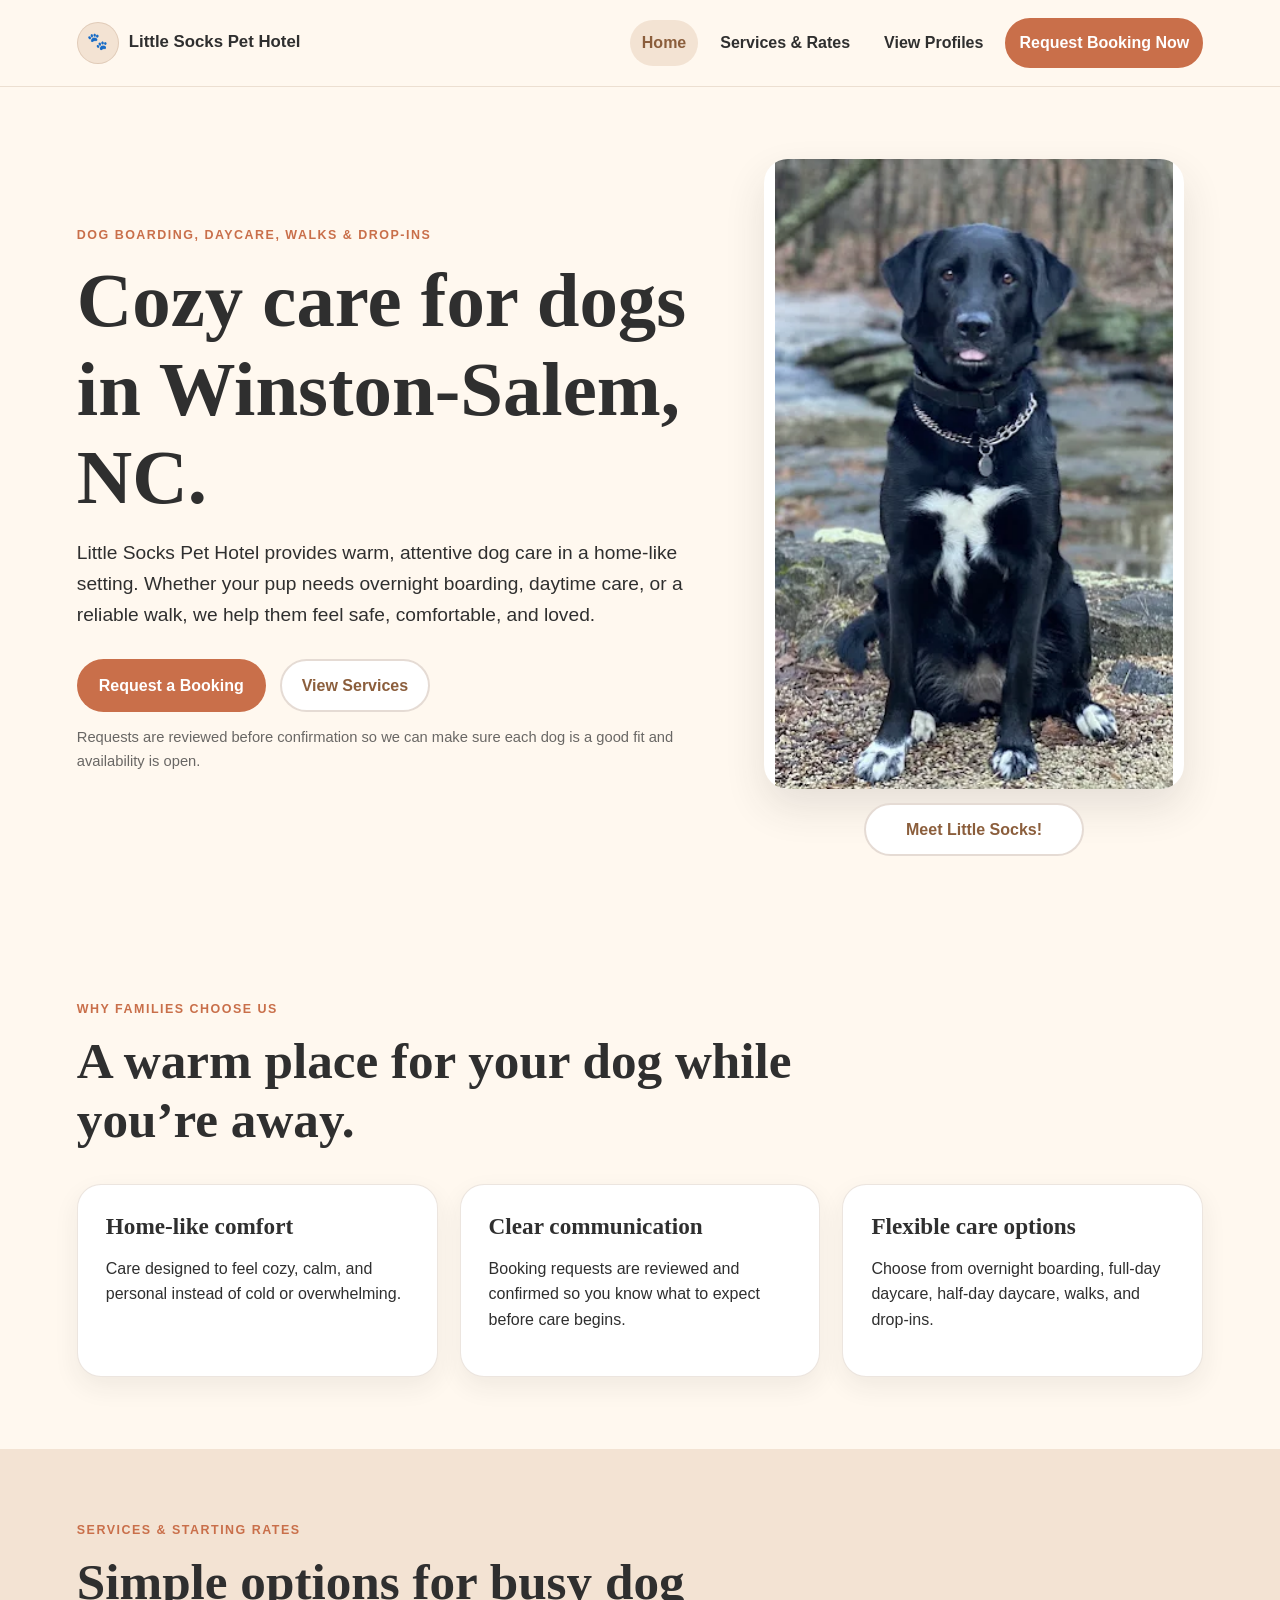
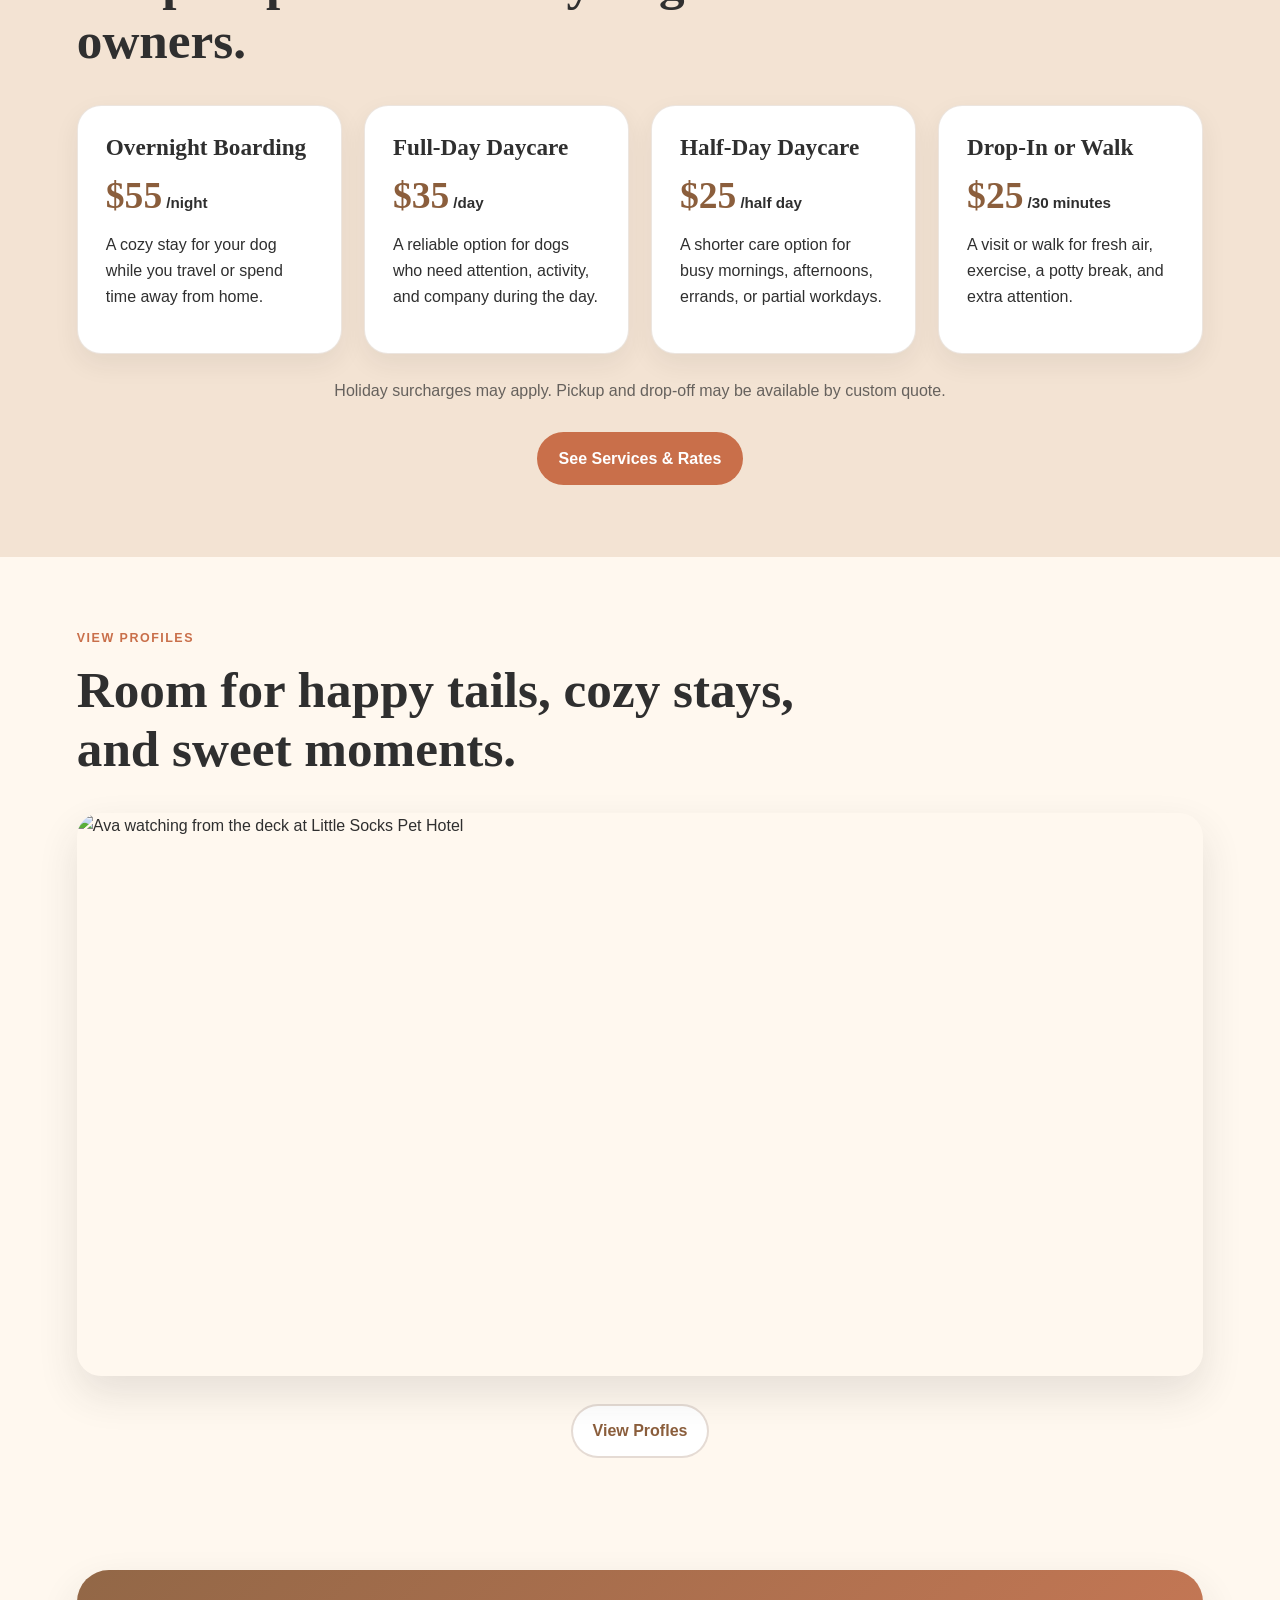
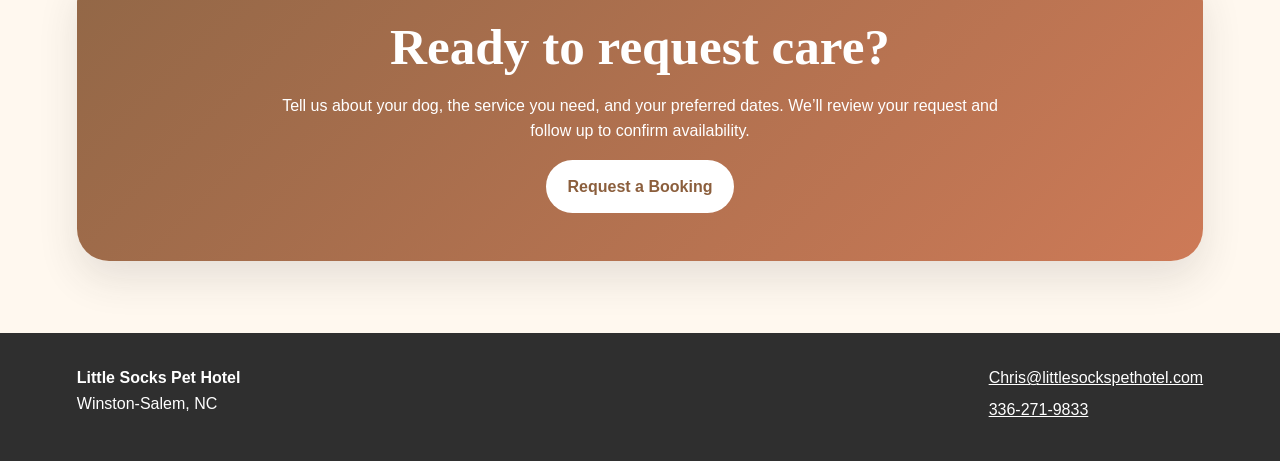
==== commit 40e2ff51: "Rename Gallery to View Profiles and add Little Socks profile story - Updated all HTML navigation/lab" ====
--- a/index.html
+++ b/index.html
@@ -24,7 +24,7 @@
     <nav class="nav" aria-label="Main navigation">
       <a href="index.html" class="active">Home</a>
       <a href="services.html">Services & Rates</a>
-      <a href="gallery.html">Gallery</a>
+      <a href="gallery.html">View Profiles</a>
 <a class="nav-cta booking-link" href="https://docs.google.com/forms/d/e/1FAIpQLSftZxTAw-UsZBtrj0l02xMFpnldY8SociJpV_ycvSw5lvjqvQ/viewform" target="_blank" rel="noopener">Request Booking Now</a>    </nav>
   </header>
 
@@ -47,9 +47,10 @@
         <p class="small-note">Requests are reviewed before confirmation so we can make sure each dog is a good fit and availability is open.</p>
       </div>
 
-      <!-- Photo placeholder: replace later with a real photo -->
-      <div class="hero-card photo-placeholder">
-        <span>Replace with a warm dog photo</span>
+      <!-- Learning note: this hero card shows the original Little Socks photo at full proportions (no crop). -->
+      <div class="hero-card hero-profile-card">
+        <img src="images/meet-little-socks.webp" alt="Meet Little Socks sitting outdoors" class="hero-profile-image" />
+        <a class="button secondary hero-profile-button" href="gallery.html">Meet Little Socks!</a>
       </div>
     </section>
 
@@ -121,7 +122,7 @@
     <!-- Photo preview section -->
     <section class="section">
       <div class="section-heading">
-        <p class="eyebrow">Gallery</p>
+        <p class="eyebrow">View Profiles</p>
         <h2>Room for happy tails, cozy stays, and sweet moments.</h2>
       </div>
 
@@ -149,7 +150,7 @@
       </div>
 
       <div class="center">
-        <a class="button secondary" href="gallery.html">View Gallery</a>
+        <a class="button secondary" href="gallery.html">View Profles</a>
       </div>
     </section>
 
--- a/styles.css
+++ b/styles.css
@@ -157,6 +157,35 @@
   transform: rotate(1.5deg);
 }
 
+.hero-profile-card {
+  /* Learning note: this keeps the image visible at native proportions (no cropping). */
+  min-height: 0;
+  width: min(50vw, 420px);
+  max-width: 100%;
+  margin-left: auto;
+  margin-right: auto;
+  transform: none;
+  box-shadow: none;
+  display: flex;
+  flex-direction: column;
+  align-items: center;
+  gap: 14px;
+}
+
+.hero-profile-image {
+  width: 100%;
+  height: auto;
+  max-height: 70vh;
+  object-fit: contain;
+  border-radius: var(--radius);
+  box-shadow: var(--shadow);
+  background: var(--white);
+}
+
+.hero-profile-button {
+  min-width: 220px;
+}
+
 .page-hero {
   padding: 72px 6vw 48px;
   background:
@@ -317,6 +346,39 @@
 
 .gallery-grid.large {
   grid-template-columns: repeat(3, minmax(0, 1fr));
+}
+
+.profile-story {
+  display: grid;
+  gap: 24px;
+}
+
+.profile-story-block {
+  display: grid;
+  grid-template-columns: minmax(280px, 0.75fr) minmax(0, 1.25fr);
+  gap: 24px;
+  align-items: center;
+}
+
+.profile-story-block.reverse {
+  grid-template-columns: minmax(0, 1.25fr) minmax(280px, 0.75fr);
+}
+
+.profile-story-block.reverse .profile-story-image {
+  order: 2;
+}
+
+.profile-story-block.reverse .content-box {
+  order: 1;
+}
+
+.profile-story-image {
+  width: 100%;
+  max-height: 520px;
+  object-fit: contain;
+  border-radius: var(--radius);
+  box-shadow: var(--shadow);
+  background: var(--white);
 }
 
 .photo-placeholder {
@@ -351,9 +413,15 @@
 }
 
 .slideshow {
+  /* padding-bottom creates the HEIGHT of the image
+     25% = too short (was cutting off 60% of photos)
+     50% = about twice the height (new - shows full photos)
+     Higher % = taller images
+     Lower % = shorter images
+     Adjust this percentage if you want more or less height */
   position: relative;
   width: 100%;
-  padding-bottom: 66.67%;
+  padding-bottom: 50%;
   overflow: hidden;
   border-radius: var(--radius);
   box-shadow: var(--shadow);
@@ -367,7 +435,11 @@
   height: 100%;
   object-fit: cover;
   opacity: 0;
-  transition: opacity 1s ease-in-out;
+  /* transition controls the fade animation speed
+     1s = 1 second (old speed)
+     2s = 2 seconds (new speed - slower, smoother fade)
+     Change this value to adjust fade speed */
+  transition: opacity 2s ease-in-out;
 }
 
 .slide.active {
@@ -375,7 +447,11 @@
 }
 
 .fade {
-  animation: fade 1s ease-in-out;
+  /* animation controls the fade-in effect when each image appears
+     1s = 1 second (old speed)
+     2s = 2 seconds (new speed - matches the transition speed above)
+     Keep this the same as the transition value for consistent fading */
+  animation: fade 2s ease-in-out;
 }
 
 @keyframes fade {
@@ -476,11 +552,25 @@
     transform: none;
   }
 
+  .hero-profile-card {
+    width: min(100%, 420px);
+  }
+
   .cards.three,
   .rate-grid,
   .gallery-grid.preview,
   .gallery-grid.large {
     grid-template-columns: repeat(2, minmax(0, 1fr));
+  }
+
+  .profile-story-block,
+  .profile-story-block.reverse {
+    grid-template-columns: 1fr;
+  }
+
+  .profile-story-block.reverse .profile-story-image,
+  .profile-story-block.reverse .content-box {
+    order: initial;
   }
 }
 
@@ -501,7 +591,9 @@
   .cards.three,
   .rate-grid,
   .gallery-grid.preview,
-  .gallery-grid.large {
+  .gallery-grid.large,
+  .profile-story-block,
+  .profile-story-block.reverse {
     grid-template-columns: 1fr;
   }
 
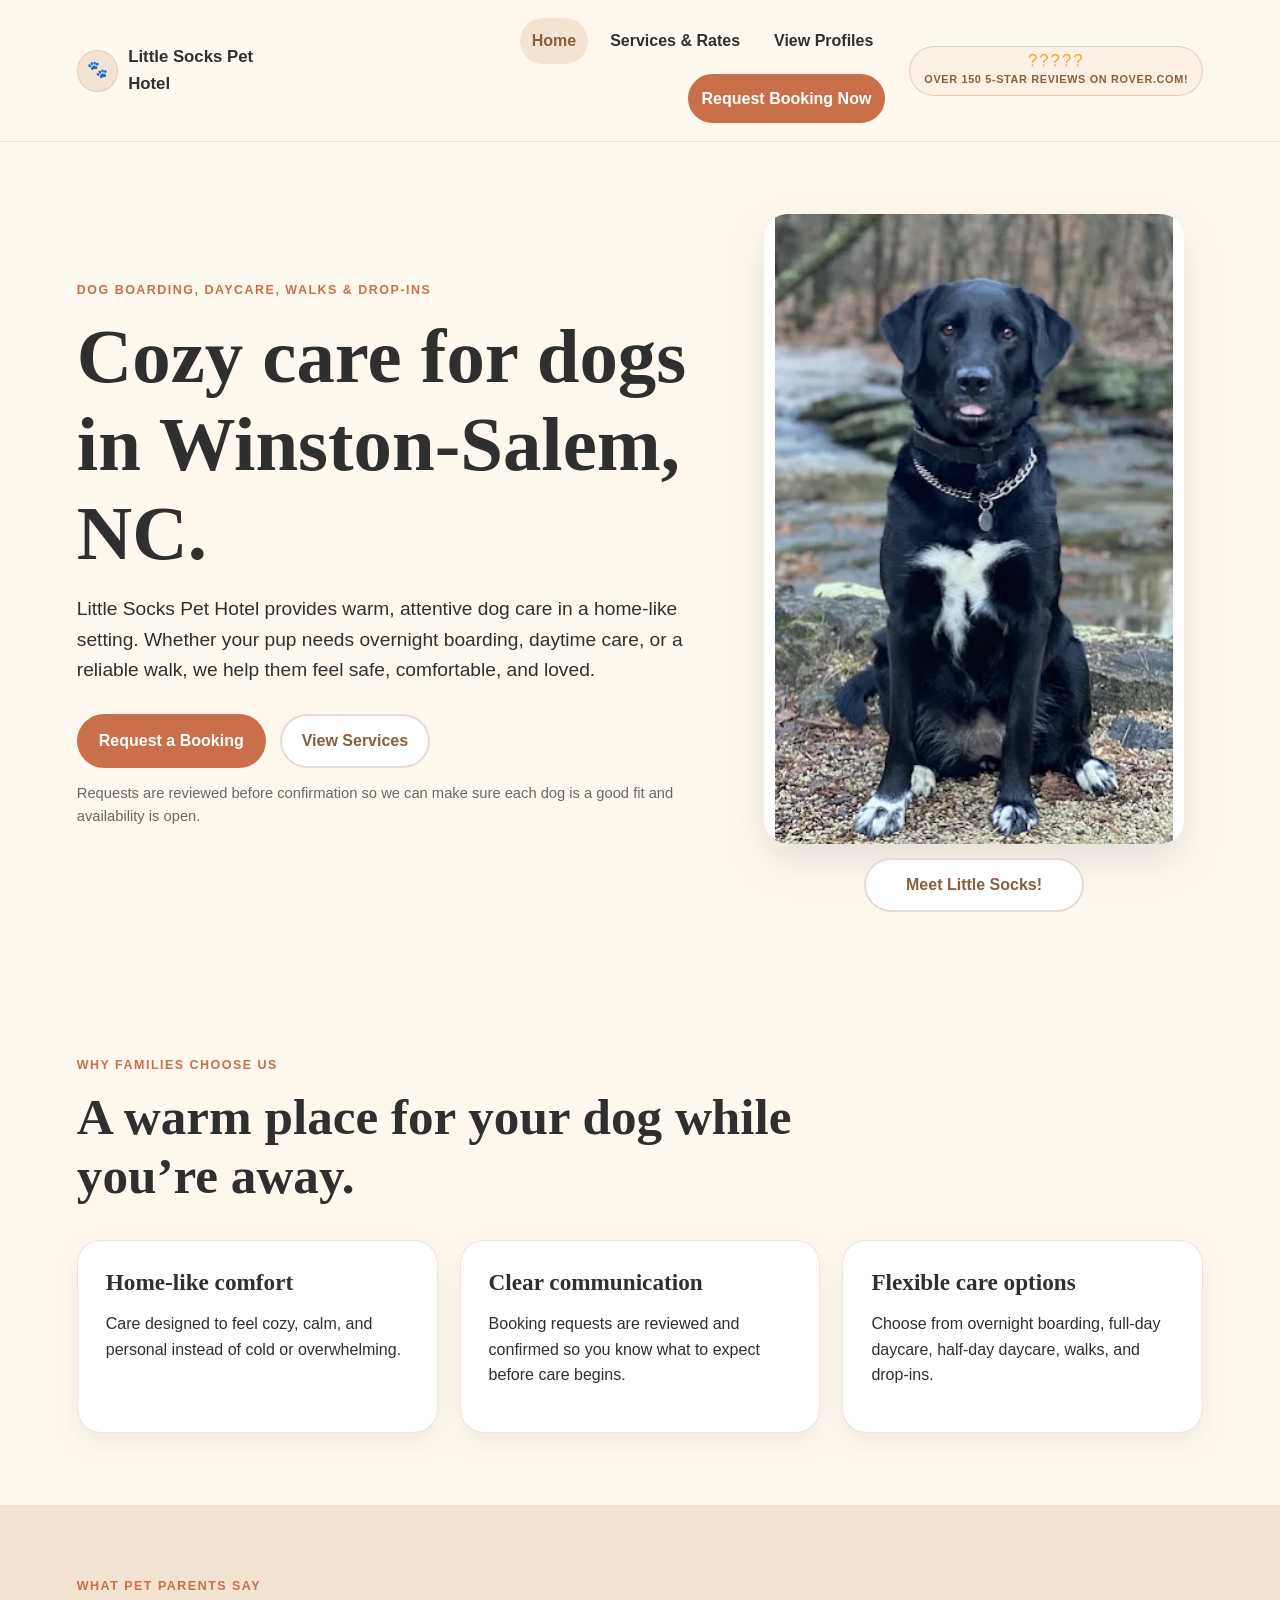
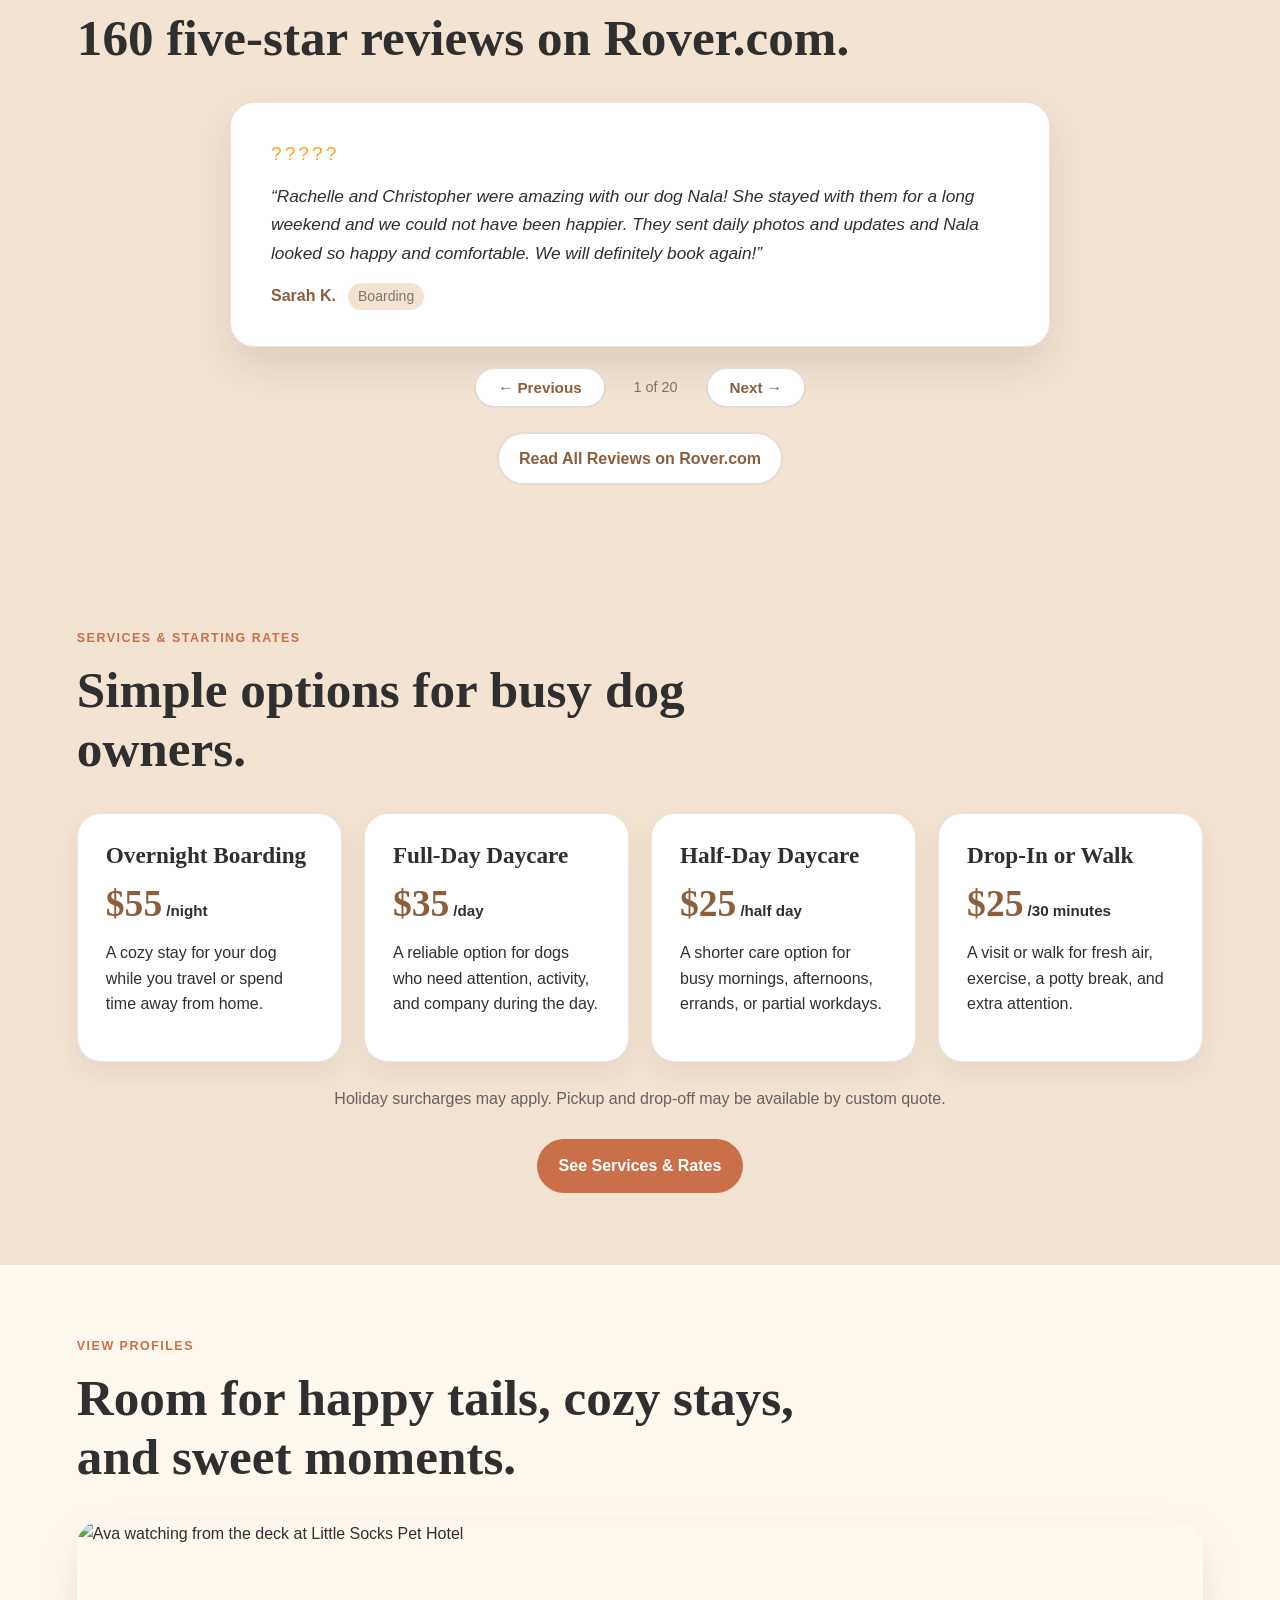
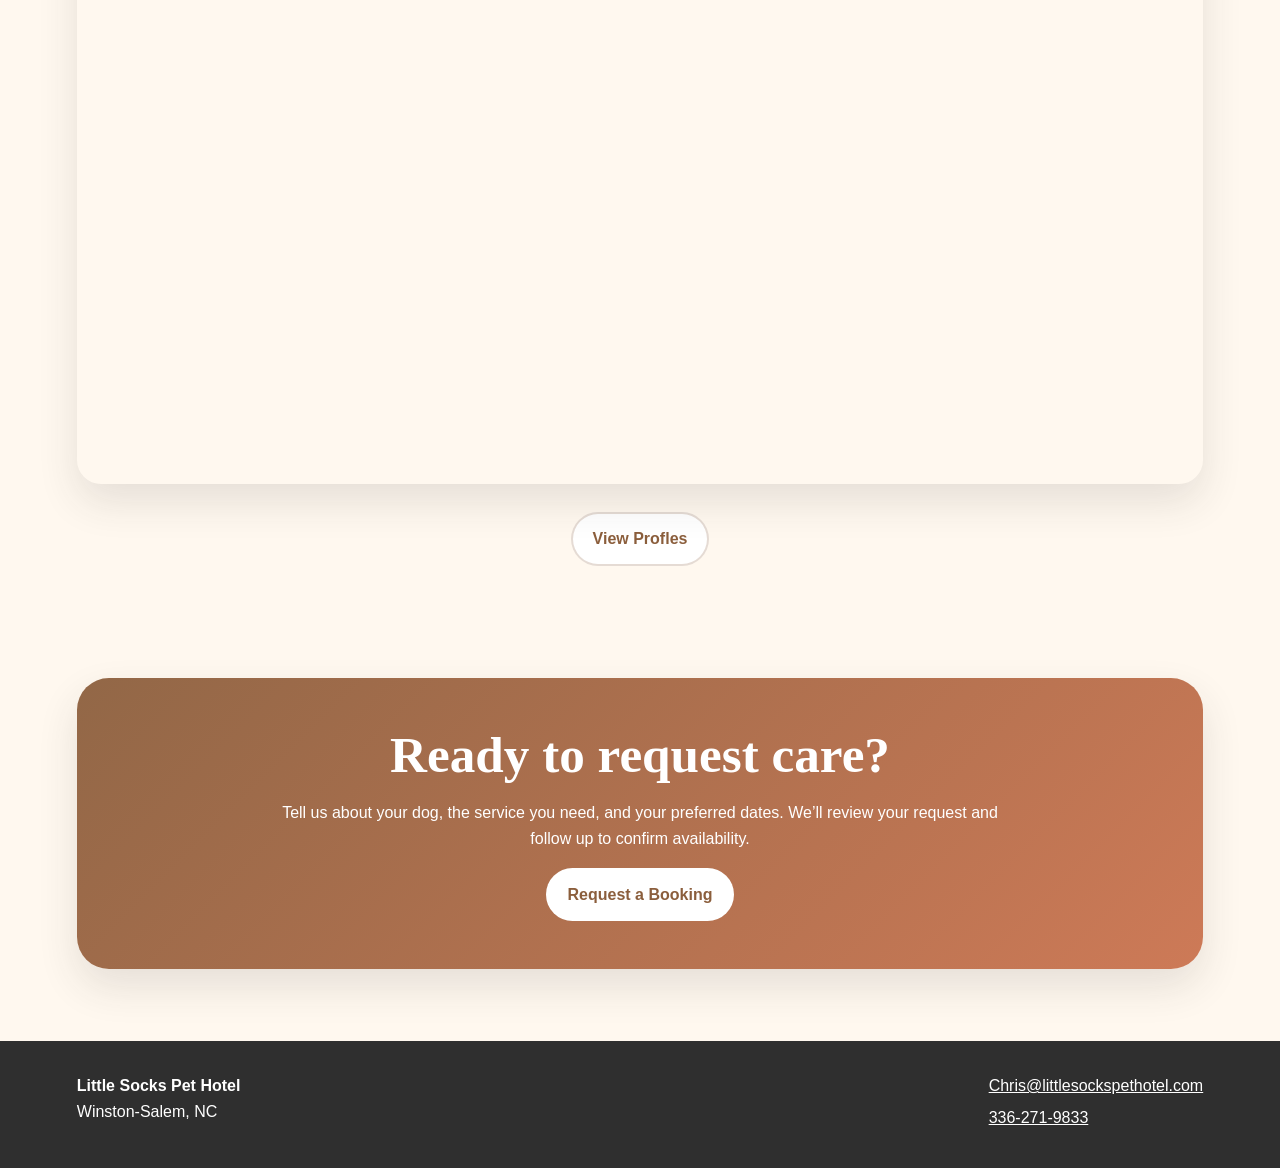
==== commit 9b8c415f: "Add Rover badge to header and clickable reviews carousel - Added Rover badge (5 stars + 'Over 150 5-" ====
--- a/index.html
+++ b/index.html
@@ -26,7 +26,13 @@
       <a href="services.html">Services & Rates</a>
       <a href="gallery.html">View Profiles</a>
 <a class="nav-cta booking-link" href="https://docs.google.com/forms/d/e/1FAIpQLSftZxTAw-UsZBtrj0l02xMFpnldY8SociJpV_ycvSw5lvjqvQ/viewform" target="_blank" rel="noopener">Request Booking Now</a>    </nav>
-  </header>
+    <!-- Rover badge: links to your real Rover.com profile and displays your star rating.
+         To update the review count, edit the text inside the .rover-label span.
+         The gold stars are the Unicode character ? � add or remove to change star count. -->
+    <a class="rover-badge" href="https://www.rover.com/sit/littlesockspethotel" target="_blank" rel="noopener" aria-label="View our 160 5-star reviews on Rover.com">
+      <span class="rover-stars">?????</span>
+      <span class="rover-label">Over 150 5-Star Reviews on Rover.com!</span>
+    </a>  </header>
 
   <main>
     <!-- Hero section: the first thing visitors see -->
@@ -76,6 +82,33 @@
           <h3>Flexible care options</h3>
           <p>Choose from overnight boarding, full-day daycare, half-day daycare, walks, and drop-ins.</p>
         </article>
+      </div>
+    </section>
+
+    <!-- Reviews carousel: shows Rover reviews one at a time via JavaScript.
+         To add or edit reviews, update the reviewsData array in script.js -->
+    <section class="section soft">
+      <div class="section-heading">
+        <p class="eyebrow">What pet parents say</p>
+        <h2>160 five-star reviews on Rover.com.</h2>
+      </div>
+      <div class="reviews-carousel">
+        <div class="review-card" id="review-card">
+          <div class="review-stars">?????</div>
+          <blockquote class="review-text" id="review-text"></blockquote>
+          <div class="review-meta">
+            <span class="review-name" id="review-name"></span>
+            <span class="review-service" id="review-service"></span>
+          </div>
+        </div>
+        <div class="reviews-nav">
+          <button class="reviews-btn" id="review-prev" aria-label="Previous review">&#8592; Previous</button>
+          <span class="review-counter" id="review-counter"></span>
+          <button class="reviews-btn" id="review-next" aria-label="Next review">Next &#8594;</button>
+        </div>
+        <div class="center" style="margin-top:24px;">
+          <a class="button secondary" href="https://www.rover.com/sit/littlesockspethotel" target="_blank" rel="noopener">Read All Reviews on Rover.com</a>
+        </div>
       </div>
     </section>
 
--- a/styles.css
+++ b/styles.css
@@ -463,6 +463,160 @@
   }
 }
 
+
+/* =====================================================
+   Rover badge in header
+   - The badge appears in the top navigation bar
+   - Stars are styled gold, text is smaller beneath
+   - It links to your Rover profile when clicked
+   ===================================================== */
+.rover-badge {
+  display: flex;
+  flex-direction: column;
+  align-items: center;
+  text-decoration: none;
+  gap: 2px;
+  padding: 6px 14px;
+  border-radius: 999px;
+  border: 1px solid rgba(201, 111, 74, 0.3);
+  background: rgba(201, 111, 74, 0.06);
+  transition: background 0.2s ease, transform 0.2s ease;
+  white-space: nowrap;
+}
+
+.rover-badge:hover {
+  background: rgba(201, 111, 74, 0.14);
+  transform: translateY(-1px);
+}
+
+/* The gold star row */
+.rover-stars {
+  color: #F5A623;
+  font-size: 1.05rem;
+  letter-spacing: 2px;
+  line-height: 1;
+}
+
+/* The small text beneath the stars */
+.rover-label {
+  font-size: 0.68rem;
+  font-weight: 800;
+  color: var(--soft-brown);
+  text-transform: uppercase;
+  letter-spacing: 0.06em;
+}
+
+/* =====================================================
+   Reviews carousel section
+   - Shows one review at a time
+   - Previous/Next buttons allow clicking through
+   - Review data is controlled in script.js
+   ===================================================== */
+.reviews-carousel {
+  max-width: 820px;
+  margin: 0 auto;
+}
+
+/* The white card that holds each review */
+.review-card {
+  background: var(--white);
+  border: 1px solid rgba(139, 94, 60, 0.16);
+  border-radius: var(--radius);
+  padding: 36px 40px;
+  box-shadow: var(--shadow);
+  min-height: 180px;
+  display: flex;
+  flex-direction: column;
+  gap: 12px;
+  transition: opacity 0.4s ease;
+}
+
+/* Gold stars inside each review card */
+.review-stars {
+  color: #F5A623;
+  font-size: 1.2rem;
+  letter-spacing: 3px;
+}
+
+/* The review text itself � blockquote removes default browser margin */
+.review-text {
+  margin: 0;
+  font-size: 1.08rem;
+  line-height: 1.65;
+  color: var(--charcoal);
+  font-style: italic;
+}
+
+/* Reviewer name and service type row */
+.review-meta {
+  display: flex;
+  gap: 12px;
+  align-items: center;
+  flex-wrap: wrap;
+  margin-top: 4px;
+}
+
+.review-name {
+  font-weight: 800;
+  color: var(--soft-brown);
+}
+
+.review-service {
+  font-size: 0.88rem;
+  color: rgba(47, 47, 47, 0.6);
+  background: var(--light-tan);
+  padding: 2px 10px;
+  border-radius: 999px;
+}
+
+/* Previous / Next navigation row */
+.reviews-nav {
+  display: flex;
+  align-items: center;
+  justify-content: center;
+  gap: 20px;
+  margin-top: 20px;
+}
+
+/* Previous and Next buttons */
+.reviews-btn {
+  background: var(--white);
+  color: var(--soft-brown);
+  border: 2px solid rgba(139, 94, 60, 0.22);
+  border-radius: 999px;
+  padding: 10px 22px;
+  font-weight: 800;
+  cursor: pointer;
+  font-family: inherit;
+  font-size: 0.95rem;
+  transition: background 0.2s ease, transform 0.2s ease;
+}
+
+.reviews-btn:hover {
+  background: var(--light-tan);
+  transform: translateY(-2px);
+}
+
+/* "X of 20" counter between the buttons */
+.review-counter {
+  font-size: 0.9rem;
+  color: rgba(47, 47, 47, 0.6);
+  min-width: 60px;
+  text-align: center;
+}
+
+/* Mobile adjustments for the rover badge */
+@media (max-width: 980px) {
+  .rover-badge {
+    order: -1;
+  }
+}
+
+@media (max-width: 640px) {
+  .review-card {
+    padding: 24px 20px;
+  }
+}
 /* Pickup/drop-off formula */
 .formula-box {
   margin-top: 22px;
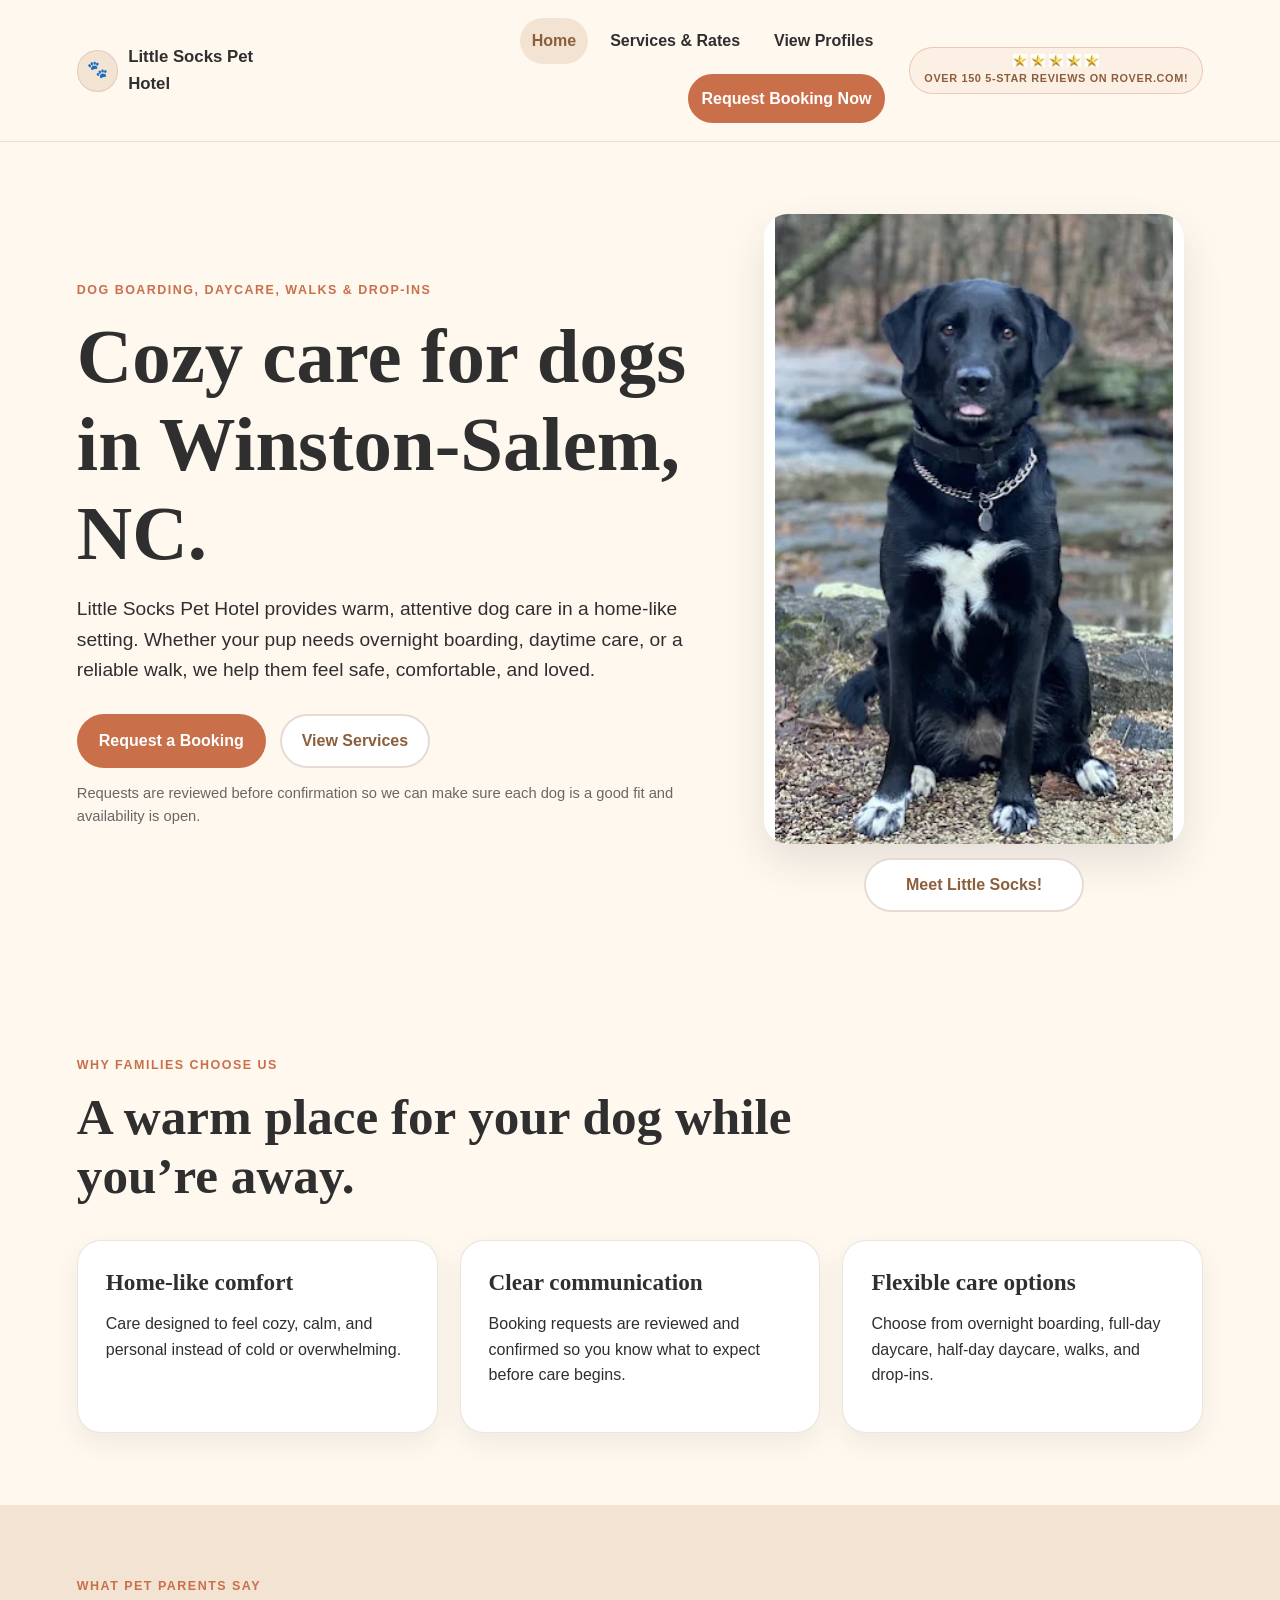
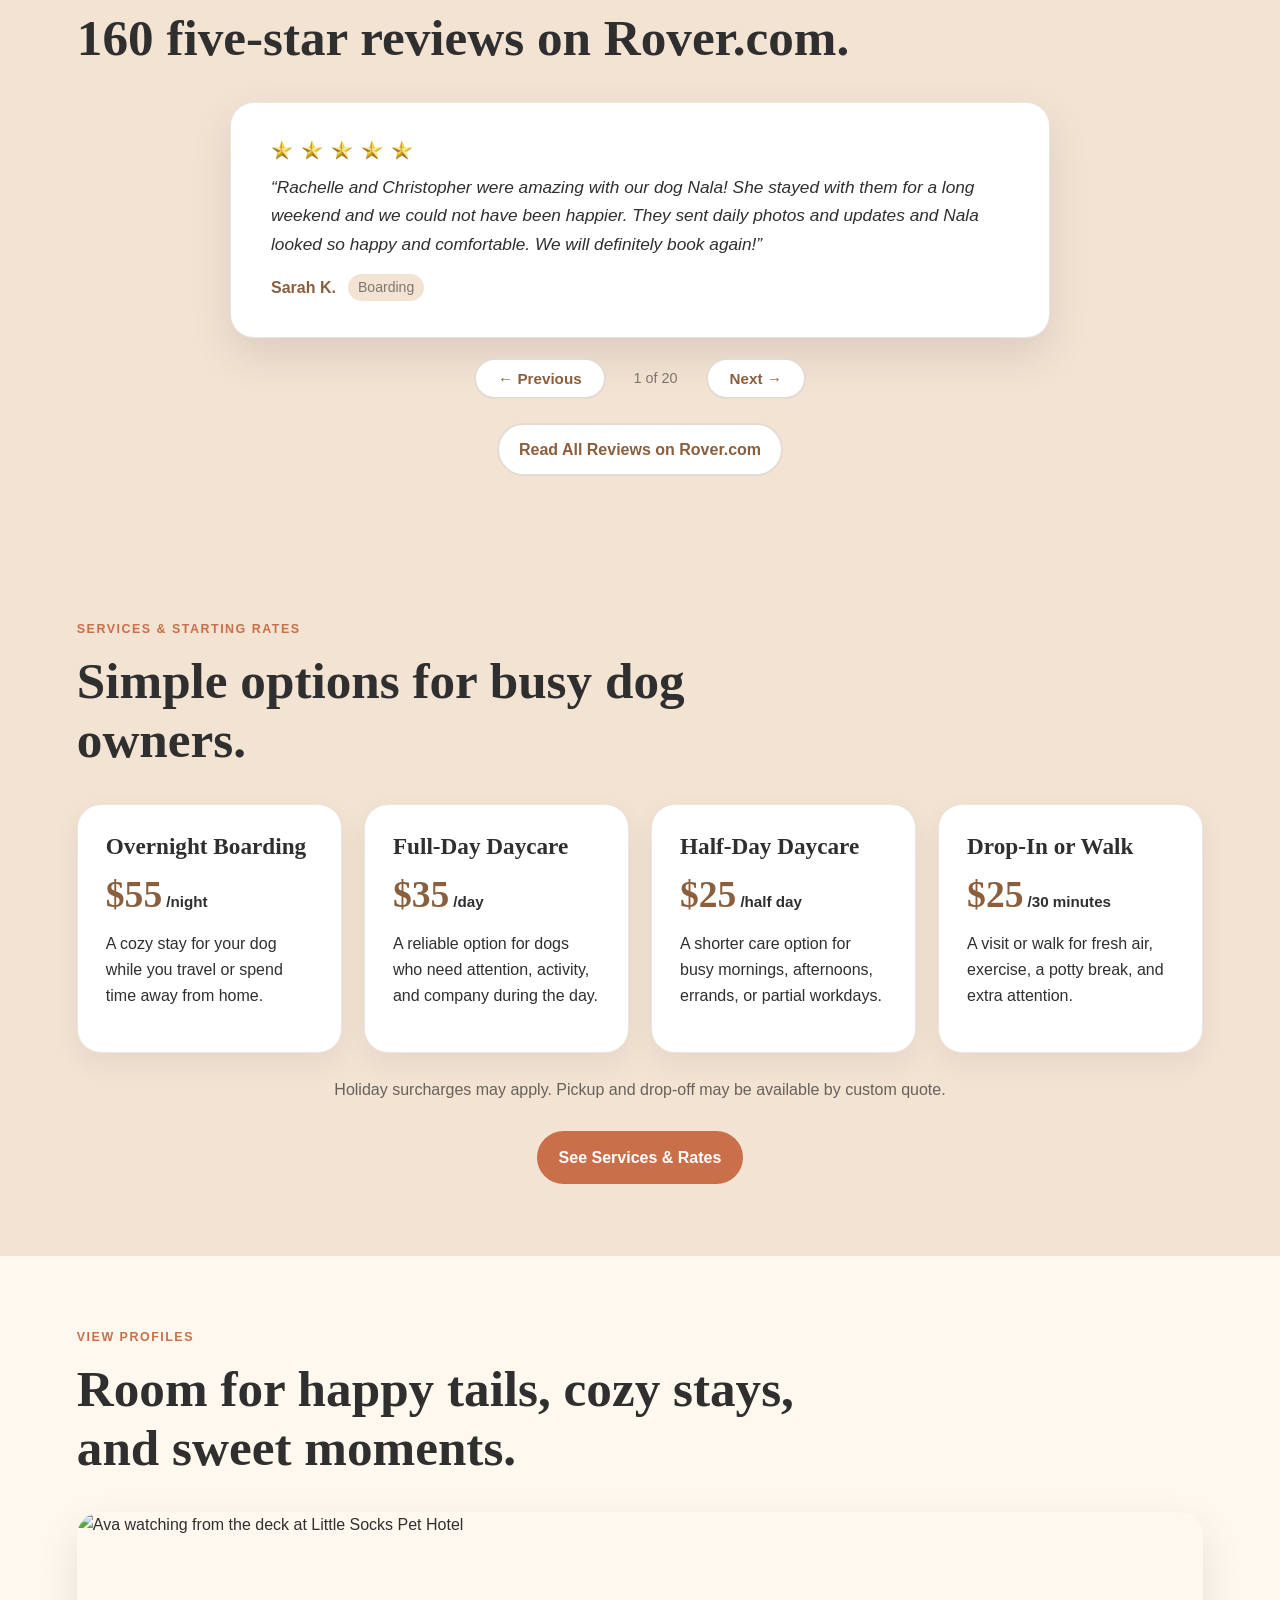
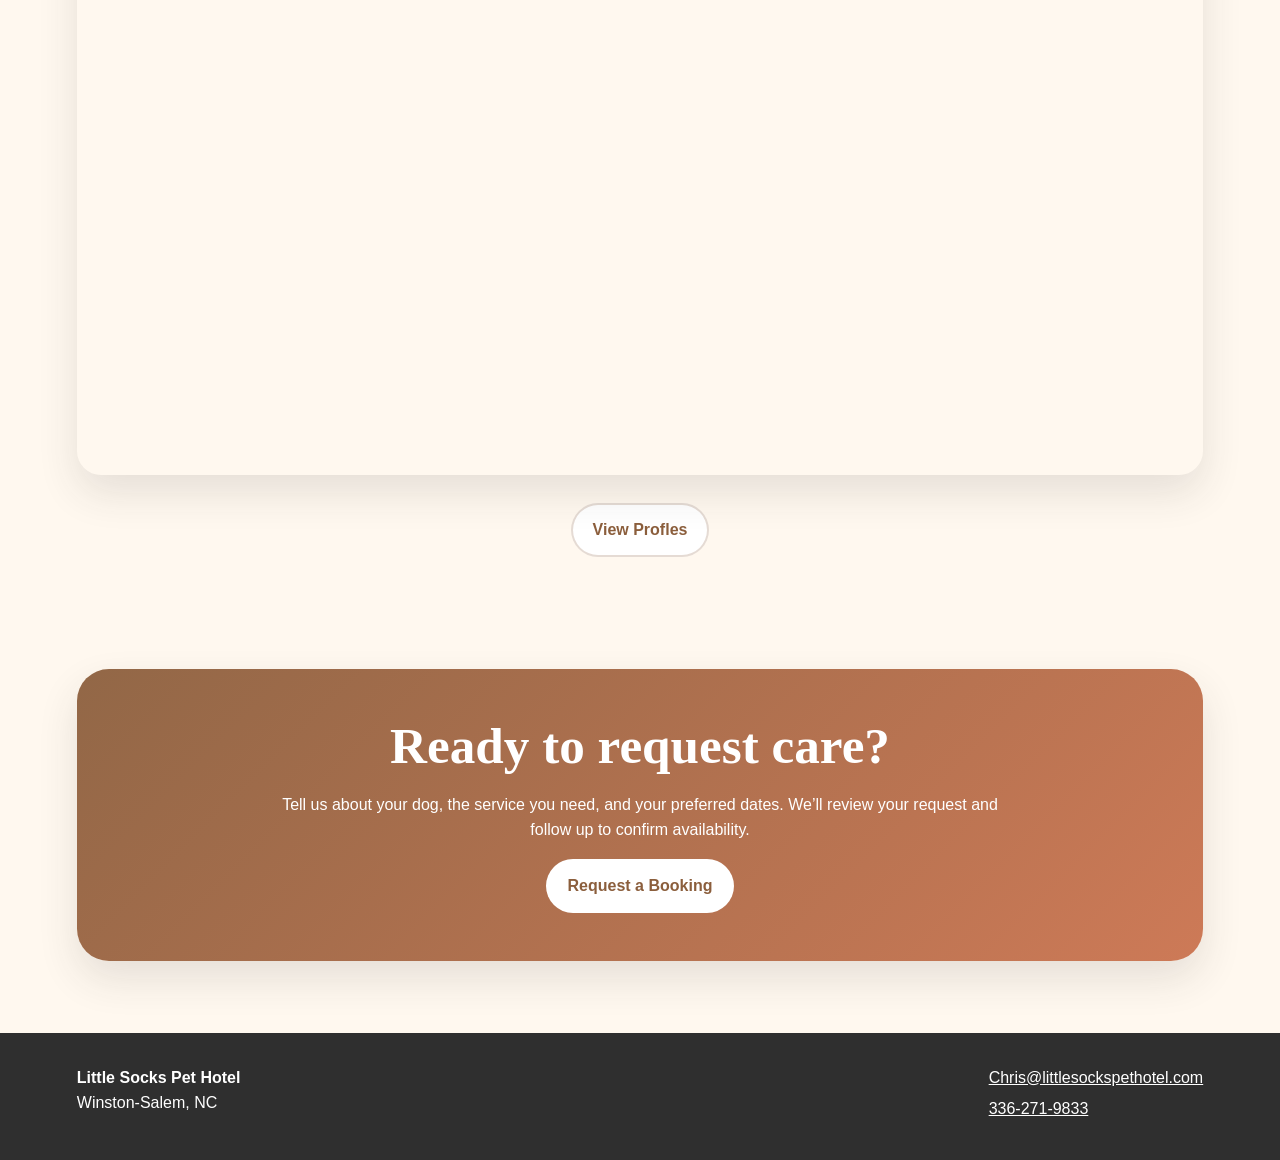
==== commit b0d33289: "Use uploaded star image for Rover rating display - Added rover-star.jpg from attachment - Replaced a" ====
--- a/index.html
+++ b/index.html
@@ -26,11 +26,16 @@
       <a href="services.html">Services & Rates</a>
       <a href="gallery.html">View Profiles</a>
 <a class="nav-cta booking-link" href="https://docs.google.com/forms/d/e/1FAIpQLSftZxTAw-UsZBtrj0l02xMFpnldY8SociJpV_ycvSw5lvjqvQ/viewform" target="_blank" rel="noopener">Request Booking Now</a>    </nav>
-    <!-- Rover badge: links to your real Rover.com profile and displays your star rating.
-         To update the review count, edit the text inside the .rover-label span.
-         The gold stars are the Unicode character ? � add or remove to change star count. -->
+    <!-- Rover badge: links to your real Rover.com profile and displays your star image icons.
+         To update the review count, edit the text inside the .rover-label span. -->
     <a class="rover-badge" href="https://www.rover.com/sit/littlesockspethotel" target="_blank" rel="noopener" aria-label="View our 160 5-star reviews on Rover.com">
-      <span class="rover-stars">?????</span>
+      <span class="rover-stars" aria-hidden="true">
+        <img src="images/rover-star.jpg" alt="" class="star-icon" />
+        <img src="images/rover-star.jpg" alt="" class="star-icon" />
+        <img src="images/rover-star.jpg" alt="" class="star-icon" />
+        <img src="images/rover-star.jpg" alt="" class="star-icon" />
+        <img src="images/rover-star.jpg" alt="" class="star-icon" />
+      </span>
       <span class="rover-label">Over 150 5-Star Reviews on Rover.com!</span>
     </a>  </header>
 
@@ -94,7 +99,13 @@
       </div>
       <div class="reviews-carousel">
         <div class="review-card" id="review-card">
-          <div class="review-stars">?????</div>
+          <div class="review-stars" aria-hidden="true">
+            <img src="images/rover-star.jpg" alt="" class="star-icon" />
+            <img src="images/rover-star.jpg" alt="" class="star-icon" />
+            <img src="images/rover-star.jpg" alt="" class="star-icon" />
+            <img src="images/rover-star.jpg" alt="" class="star-icon" />
+            <img src="images/rover-star.jpg" alt="" class="star-icon" />
+          </div>
           <blockquote class="review-text" id="review-text"></blockquote>
           <div class="review-meta">
             <span class="review-name" id="review-name"></span>
--- a/styles.css
+++ b/styles.css
@@ -491,10 +491,16 @@
 
 /* The gold star row */
 .rover-stars {
-  color: #F5A623;
-  font-size: 1.05rem;
-  letter-spacing: 2px;
+  display: flex;
+  gap: 4px;
   line-height: 1;
+}
+
+.rover-stars .star-icon {
+  width: 14px;
+  height: 14px;
+  object-fit: contain;
+  display: block;
 }
 
 /* The small text beneath the stars */
@@ -533,9 +539,15 @@
 
 /* Gold stars inside each review card */
 .review-stars {
-  color: #F5A623;
-  font-size: 1.2rem;
-  letter-spacing: 3px;
+  display: flex;
+  gap: 8px;
+}
+
+.review-stars .star-icon {
+  width: 22px;
+  height: 22px;
+  object-fit: contain;
+  display: block;
 }
 
 /* The review text itself � blockquote removes default browser margin */
